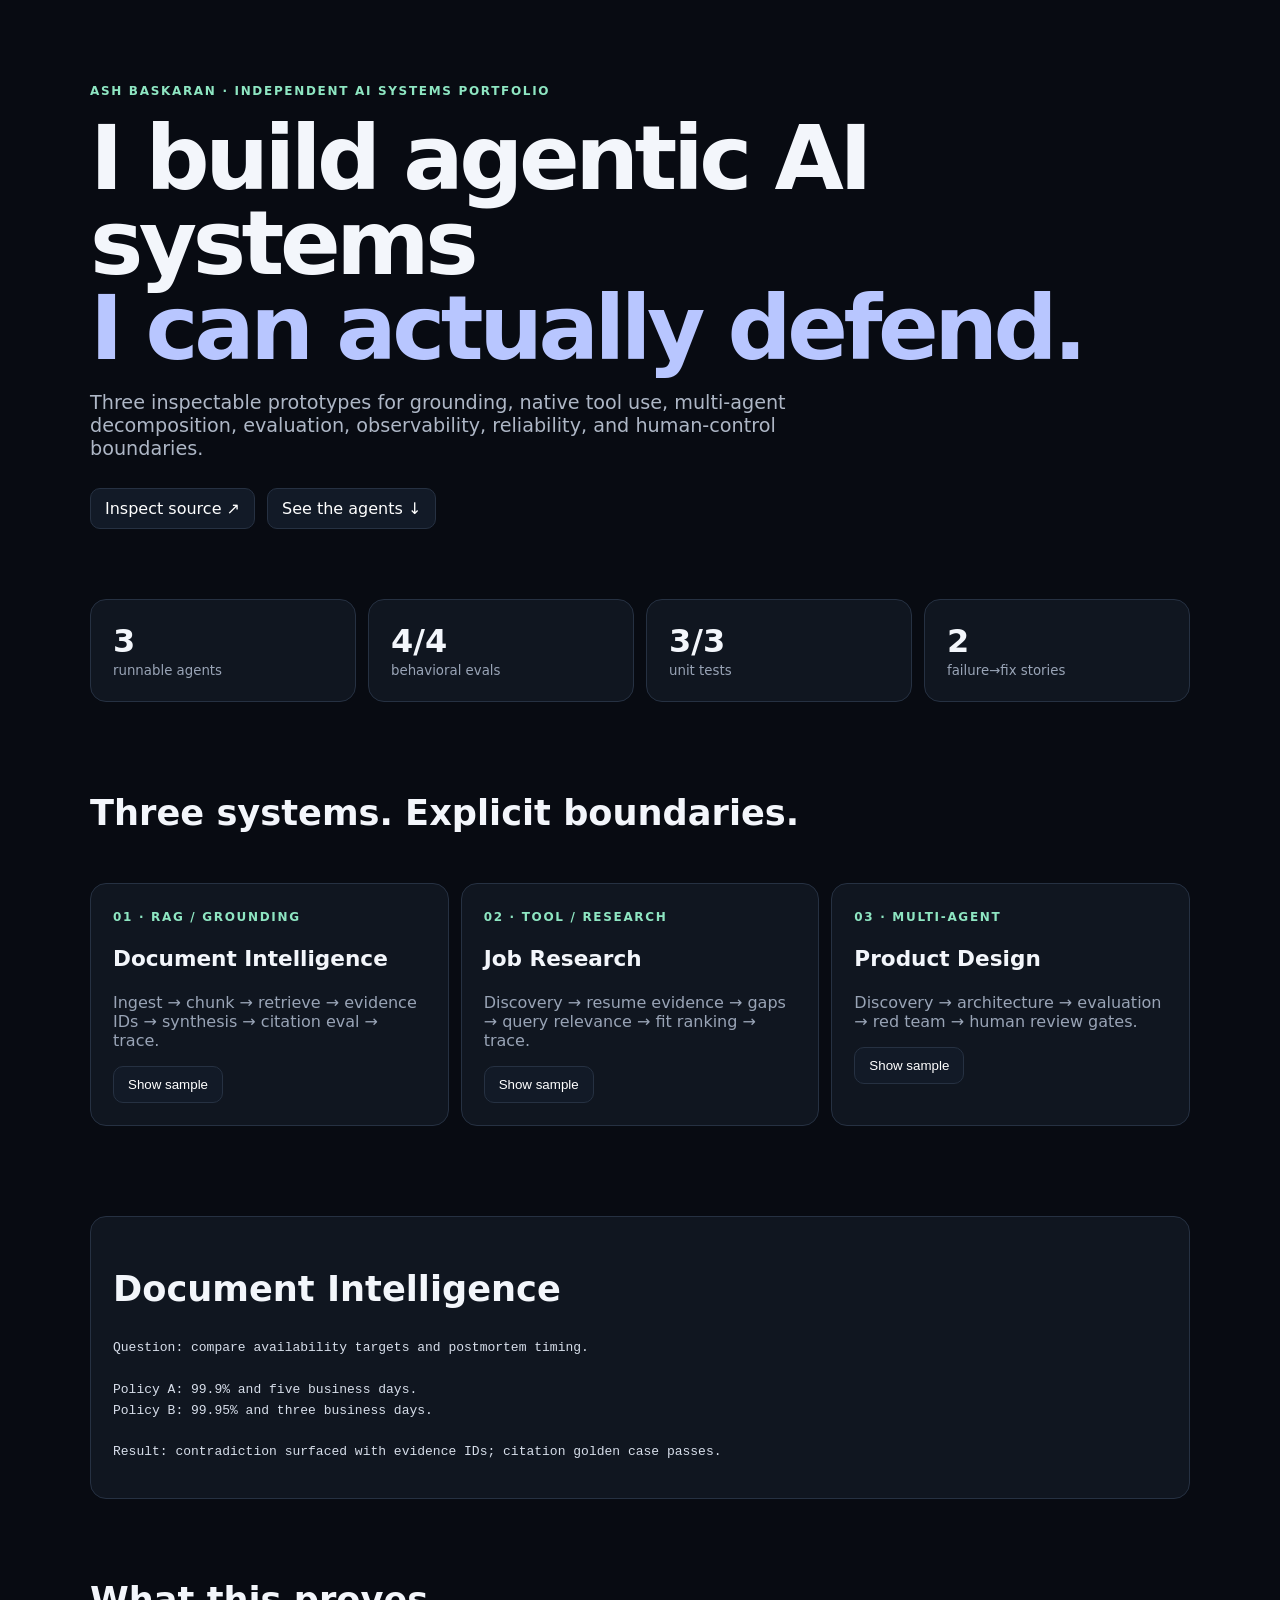
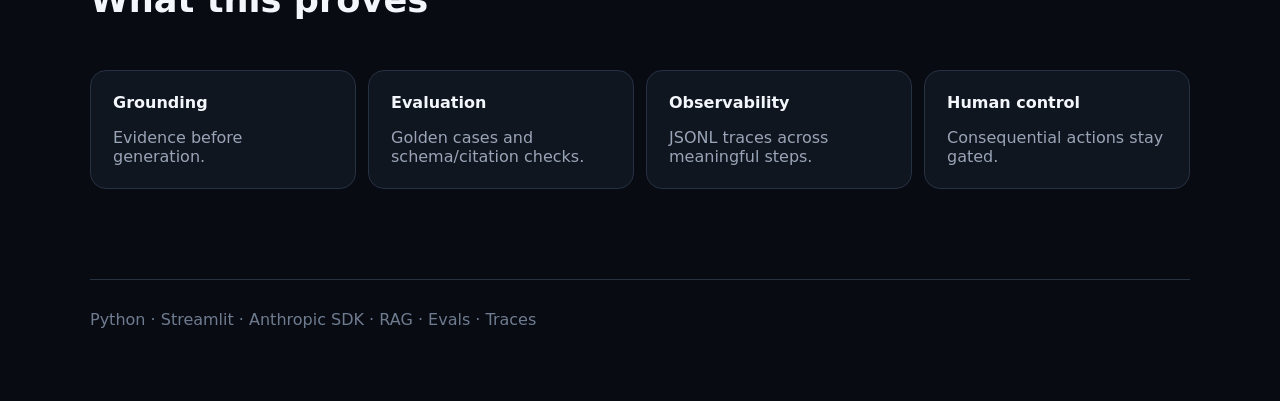
==== docs/index.html @ fc19d25b "Publish agentic AI builder portfolio" ====
<!doctype html>
<html lang="en">
<head>
<meta charset="utf-8"><meta name="viewport" content="width=device-width,initial-scale=1">
<title>Ash Baskaran — Agentic AI Builder</title>
<link rel="stylesheet" href="site.css">
</head>
<body>
<main>
<p class="eyebrow">ASH BASKARAN · INDEPENDENT AI SYSTEMS PORTFOLIO</p>
<h1>I build agentic AI systems<br><span>I can actually defend.</span></h1>
<p class="lede">Three inspectable prototypes for grounding, native tool use, multi-agent decomposition, evaluation, observability, reliability, and human-control boundaries.</p>
<div class="links"><a href="https://github.com/AshIntelligence/agenticmine">Inspect source ↗</a><a href="#agents">See the agents ↓</a></div>
<section class="metrics"><div><b>3</b><small>runnable agents</small></div><div><b>4/4</b><small>behavioral evals</small></div><div><b>3/3</b><small>unit tests</small></div><div><b>2</b><small>failure→fix stories</small></div></section>
<section id="agents"><h2>Three systems. Explicit boundaries.</h2><div class="cards">
<article><label>01 · RAG / GROUNDING</label><h3>Document Intelligence</h3><p>Ingest → chunk → retrieve → evidence IDs → synthesis → citation eval → trace.</p><button data-demo="doc">Show sample</button></article>
<article><label>02 · TOOL / RESEARCH</label><h3>Job Research</h3><p>Discovery → resume evidence → gaps → query relevance → fit ranking → trace.</p><button data-demo="job">Show sample</button></article>
<article><label>03 · MULTI-AGENT</label><h3>Product Design</h3><p>Discovery → architecture → evaluation → red team → human review gates.</p><button data-demo="design">Show sample</button></article>
</div></section>
<section class="demo"><h2 id="demo-title">Document Intelligence</h2><pre id="demo-output"></pre></section>
<section><h2>What this proves</h2><div class="proof"><div><b>Grounding</b><p>Evidence before generation.</p></div><div><b>Evaluation</b><p>Golden cases and schema/citation checks.</p></div><div><b>Observability</b><p>JSONL traces across meaningful steps.</p></div><div><b>Human control</b><p>Consequential actions stay gated.</p></div></div></section>
<footer>Python · Streamlit · Anthropic SDK · RAG · Evals · Traces</footer>
</main><script src="site.js"></script>
</body></html>
---- docs/site.css ----
body{margin:0;background:#080b12;color:#f3f6fb;font-family:Inter,system-ui,sans-serif}main{max-width:1100px;margin:auto;padding:72px 28px}.eyebrow,label{color:#8ee6c2;font-size:.75rem;letter-spacing:.14em;font-weight:800}h1{font-size:clamp(3rem,7vw,6rem);line-height:.95;letter-spacing:-.05em;margin:18px 0}h1 span{color:#b8c6ff}.lede{max-width:800px;color:#aeb7c6;font-size:1.2rem}.links{display:flex;gap:12px;margin:28px 0 70px}.links a,button{color:#fff;text-decoration:none;border:1px solid #263142;background:#121a27;padding:10px 14px;border-radius:10px}.metrics,.cards,.proof{display:grid;grid-template-columns:repeat(4,1fr);gap:12px;margin:50px 0 90px}.metrics div,.cards article,.proof div,.demo{border:1px solid #263142;background:#101620;border-radius:16px;padding:22px}.metrics b{display:block;font-size:2rem}.metrics small,p{color:#99a4b6}.cards{grid-template-columns:repeat(3,1fr)}h2{font-size:2.2rem}.cards h3{font-size:1.35rem}.demo{margin:80px 0}.demo pre{white-space:pre-wrap;color:#d7deea;line-height:1.6}.proof div p{margin-bottom:0}footer{border-top:1px solid #263142;padding-top:30px;color:#6f7c90}@media(max-width:800px){.metrics,.cards,.proof{grid-template-columns:1fr 1fr}}@media(max-width:520px){.metrics,.cards,.proof{grid-template-columns:1fr}}
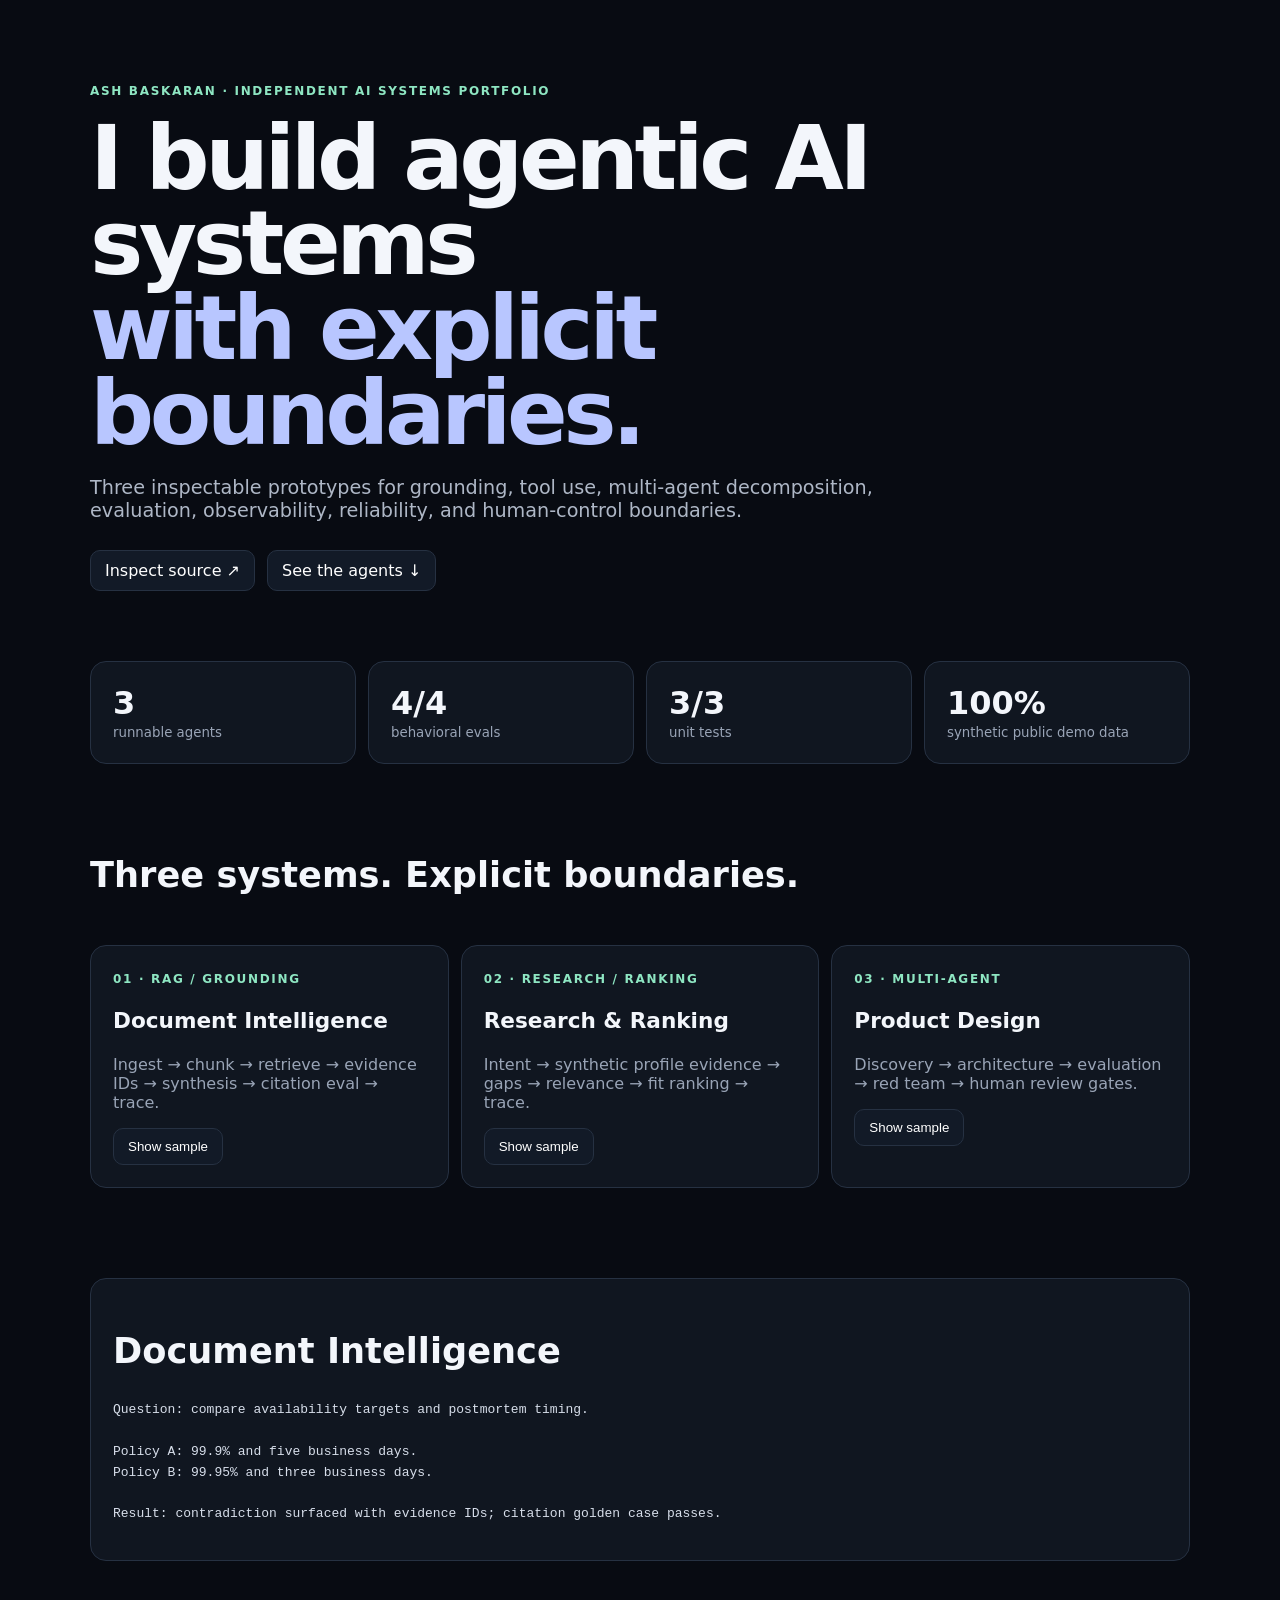
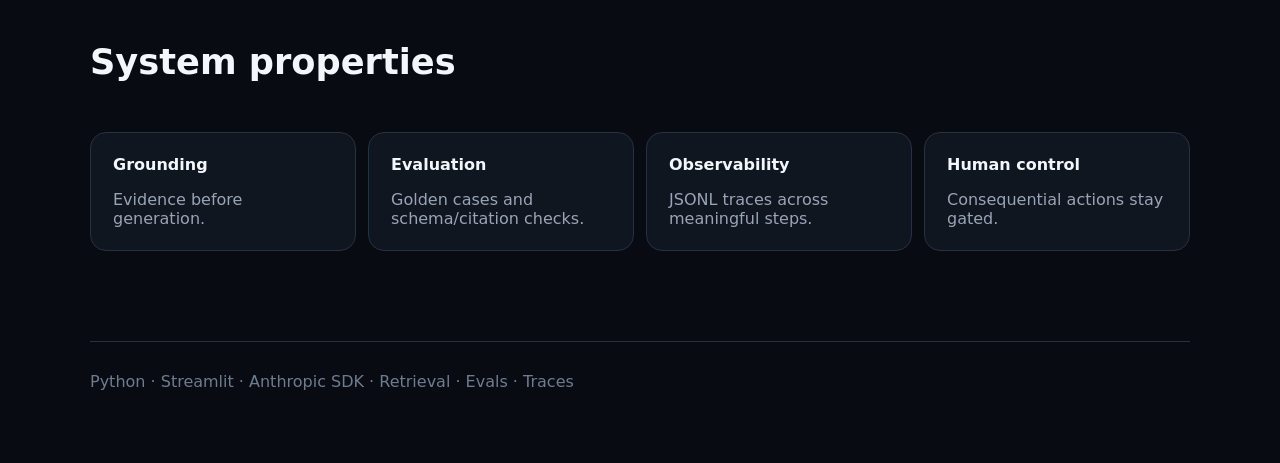
==== commit 234a3b88: "Sanitize static portfolio content" ====
--- a/docs/index.html
+++ b/docs/index.html
@@ -8,17 +8,17 @@
 <body>
 <main>
 <p class="eyebrow">ASH BASKARAN · INDEPENDENT AI SYSTEMS PORTFOLIO</p>
-<h1>I build agentic AI systems<br><span>I can actually defend.</span></h1>
-<p class="lede">Three inspectable prototypes for grounding, native tool use, multi-agent decomposition, evaluation, observability, reliability, and human-control boundaries.</p>
+<h1>I build agentic AI systems<br><span>with explicit boundaries.</span></h1>
+<p class="lede">Three inspectable prototypes for grounding, tool use, multi-agent decomposition, evaluation, observability, reliability, and human-control boundaries.</p>
 <div class="links"><a href="https://github.com/AshIntelligence/agenticmine">Inspect source ↗</a><a href="#agents">See the agents ↓</a></div>
-<section class="metrics"><div><b>3</b><small>runnable agents</small></div><div><b>4/4</b><small>behavioral evals</small></div><div><b>3/3</b><small>unit tests</small></div><div><b>2</b><small>failure→fix stories</small></div></section>
+<section class="metrics"><div><b>3</b><small>runnable agents</small></div><div><b>4/4</b><small>behavioral evals</small></div><div><b>3/3</b><small>unit tests</small></div><div><b>100%</b><small>synthetic public demo data</small></div></section>
 <section id="agents"><h2>Three systems. Explicit boundaries.</h2><div class="cards">
 <article><label>01 · RAG / GROUNDING</label><h3>Document Intelligence</h3><p>Ingest → chunk → retrieve → evidence IDs → synthesis → citation eval → trace.</p><button data-demo="doc">Show sample</button></article>
-<article><label>02 · TOOL / RESEARCH</label><h3>Job Research</h3><p>Discovery → resume evidence → gaps → query relevance → fit ranking → trace.</p><button data-demo="job">Show sample</button></article>
+<article><label>02 · RESEARCH / RANKING</label><h3>Research & Ranking</h3><p>Intent → synthetic profile evidence → gaps → relevance → fit ranking → trace.</p><button data-demo="rank">Show sample</button></article>
 <article><label>03 · MULTI-AGENT</label><h3>Product Design</h3><p>Discovery → architecture → evaluation → red team → human review gates.</p><button data-demo="design">Show sample</button></article>
 </div></section>
 <section class="demo"><h2 id="demo-title">Document Intelligence</h2><pre id="demo-output"></pre></section>
-<section><h2>What this proves</h2><div class="proof"><div><b>Grounding</b><p>Evidence before generation.</p></div><div><b>Evaluation</b><p>Golden cases and schema/citation checks.</p></div><div><b>Observability</b><p>JSONL traces across meaningful steps.</p></div><div><b>Human control</b><p>Consequential actions stay gated.</p></div></div></section>
-<footer>Python · Streamlit · Anthropic SDK · RAG · Evals · Traces</footer>
+<section><h2>System properties</h2><div class="proof"><div><b>Grounding</b><p>Evidence before generation.</p></div><div><b>Evaluation</b><p>Golden cases and schema/citation checks.</p></div><div><b>Observability</b><p>JSONL traces across meaningful steps.</p></div><div><b>Human control</b><p>Consequential actions stay gated.</p></div></div></section>
+<footer>Python · Streamlit · Anthropic SDK · Retrieval · Evals · Traces</footer>
 </main><script src="site.js"></script>
 </body></html>
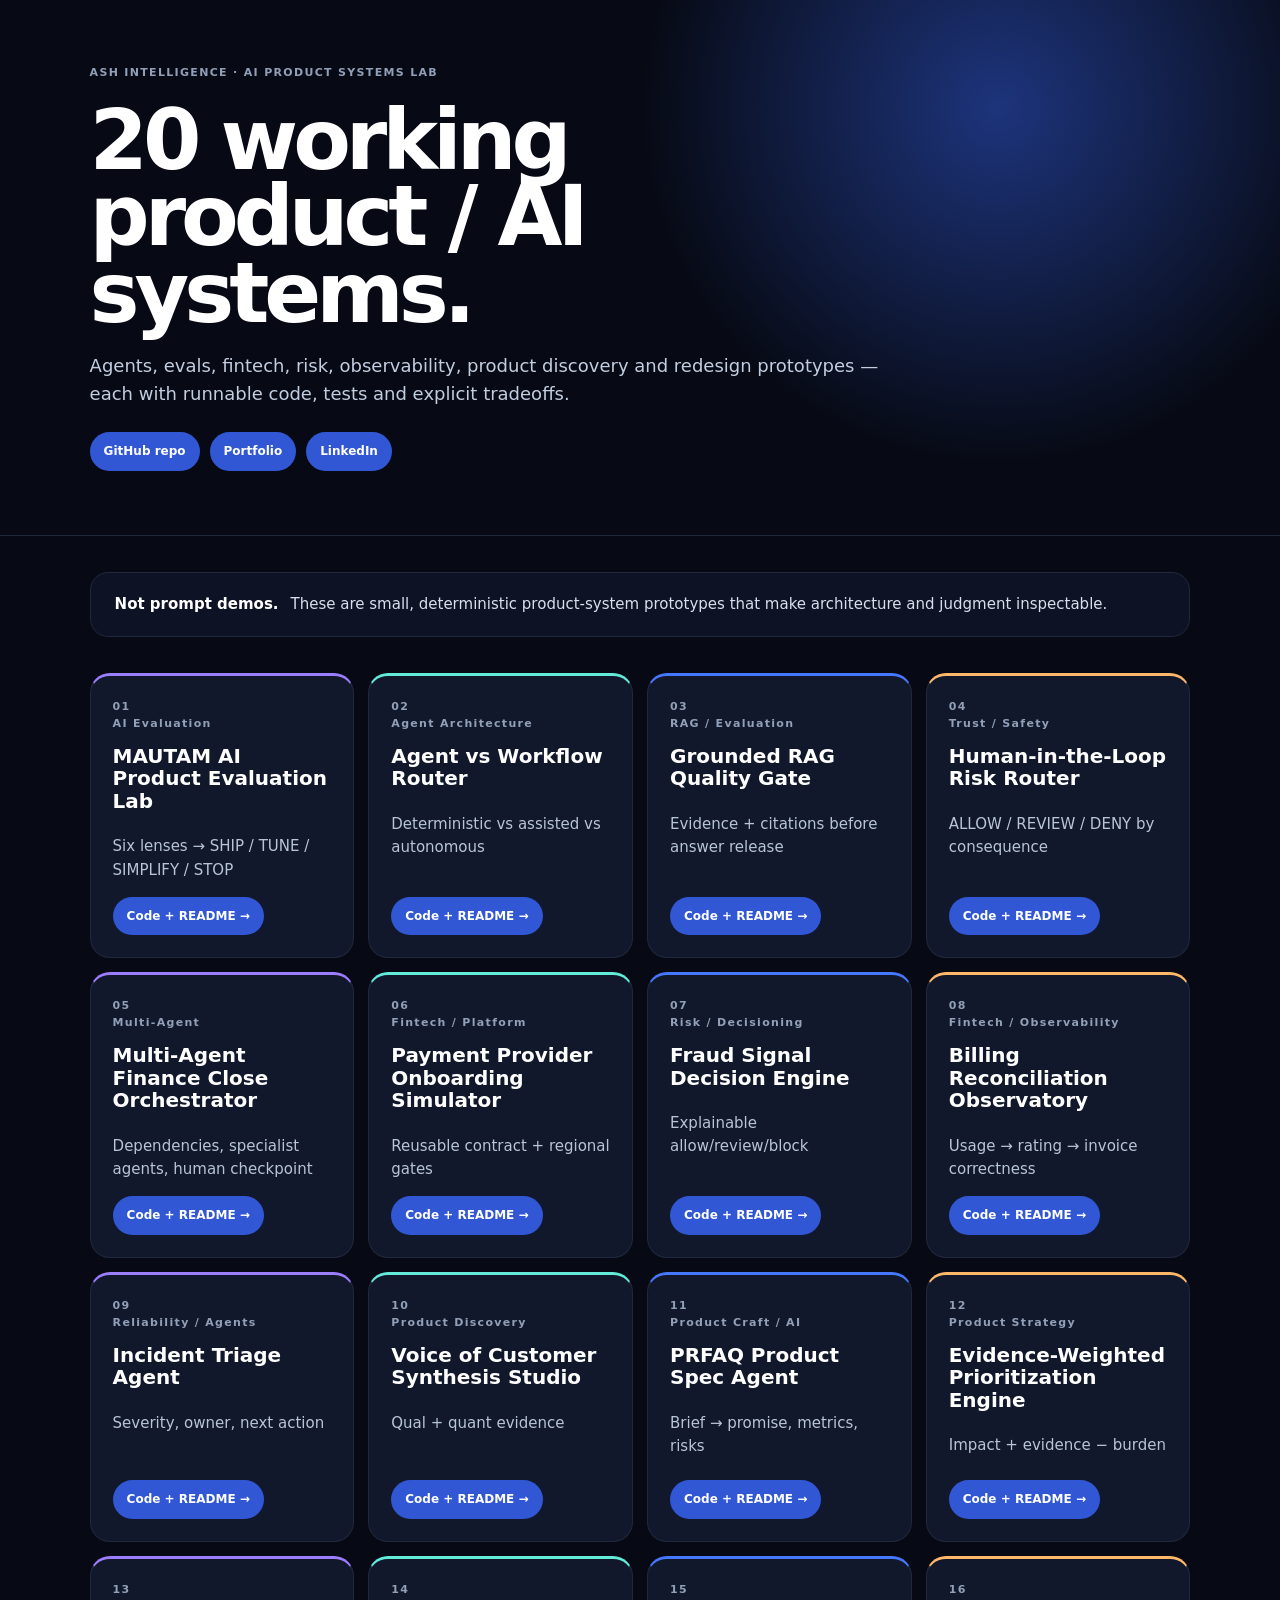
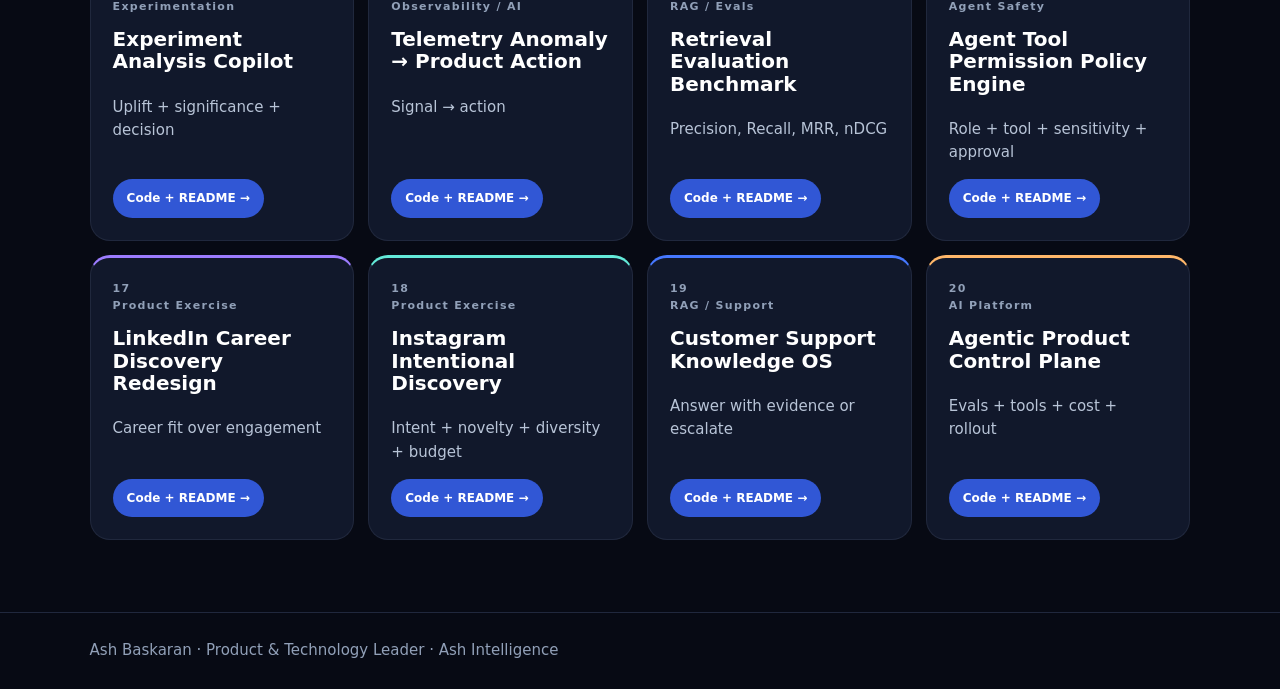
==== commit 7af4a9b5: "Build 20-project Ash Intelligence AI product systems lab" ====
--- a/docs/index.html
+++ b/docs/index.html
@@ -1,24 +1 @@
-<!doctype html>
-<html lang="en">
-<head>
-<meta charset="utf-8"><meta name="viewport" content="width=device-width,initial-scale=1">
-<title>Ash Baskaran — Agentic AI Builder</title>
-<link rel="stylesheet" href="site.css">
-</head>
-<body>
-<main>
-<p class="eyebrow">ASH BASKARAN · INDEPENDENT AI SYSTEMS PORTFOLIO</p>
-<h1>I build agentic AI systems<br><span>with explicit boundaries.</span></h1>
-<p class="lede">Three inspectable prototypes for grounding, tool use, multi-agent decomposition, evaluation, observability, reliability, and human-control boundaries.</p>
-<div class="links"><a href="https://github.com/AshIntelligence/agenticmine">Inspect source ↗</a><a href="#agents">See the agents ↓</a></div>
-<section class="metrics"><div><b>3</b><small>runnable agents</small></div><div><b>4/4</b><small>behavioral evals</small></div><div><b>3/3</b><small>unit tests</small></div><div><b>100%</b><small>synthetic public demo data</small></div></section>
-<section id="agents"><h2>Three systems. Explicit boundaries.</h2><div class="cards">
-<article><label>01 · RAG / GROUNDING</label><h3>Document Intelligence</h3><p>Ingest → chunk → retrieve → evidence IDs → synthesis → citation eval → trace.</p><button data-demo="doc">Show sample</button></article>
-<article><label>02 · RESEARCH / RANKING</label><h3>Research & Ranking</h3><p>Intent → synthetic profile evidence → gaps → relevance → fit ranking → trace.</p><button data-demo="rank">Show sample</button></article>
-<article><label>03 · MULTI-AGENT</label><h3>Product Design</h3><p>Discovery → architecture → evaluation → red team → human review gates.</p><button data-demo="design">Show sample</button></article>
-</div></section>
-<section class="demo"><h2 id="demo-title">Document Intelligence</h2><pre id="demo-output"></pre></section>
-<section><h2>System properties</h2><div class="proof"><div><b>Grounding</b><p>Evidence before generation.</p></div><div><b>Evaluation</b><p>Golden cases and schema/citation checks.</p></div><div><b>Observability</b><p>JSONL traces across meaningful steps.</p></div><div><b>Human control</b><p>Consequential actions stay gated.</p></div></div></section>
-<footer>Python · Streamlit · Anthropic SDK · Retrieval · Evals · Traces</footer>
-</main><script src="site.js"></script>
-</body></html>
+<!doctype html><html><head><meta charset="utf-8"><meta name="viewport" content="width=device-width,initial-scale=1"><title>Ash Intelligence Lab</title><link rel="stylesheet" href="site.css"></head><body><header><div class="eyebrow">ASH INTELLIGENCE · AI PRODUCT SYSTEMS LAB</div><h1>20 working product / AI systems.</h1><p>Agents, evals, fintech, risk, observability, product discovery and redesign prototypes — each with runnable code, tests and explicit tradeoffs.</p><nav><a href="https://github.com/AshIntelligence/agenticmine">GitHub repo</a><a href="https://ashbaskaran.netlify.app/">Portfolio</a><a href="https://www.linkedin.com/in/ashb27">LinkedIn</a></nav></header><main><section class="statement"><b>Not prompt demos.</b><span>These are small, deterministic product-system prototypes that make architecture and judgment inspectable.</span></section><section id="grid" class="grid"></section></main><footer>Ash Baskaran · Product & Technology Leader · Ash Intelligence</footer><script src="site.js"></script></body></html>
--- a/docs/site.css
+++ b/docs/site.css
@@ -1 +1 @@
-body{margin:0;background:#080b12;color:#f3f6fb;font-family:Inter,system-ui,sans-serif}main{max-width:1100px;margin:auto;padding:72px 28px}.eyebrow,label{color:#8ee6c2;font-size:.75rem;letter-spacing:.14em;font-weight:800}h1{font-size:clamp(3rem,7vw,6rem);line-height:.95;letter-spacing:-.05em;margin:18px 0}h1 span{color:#b8c6ff}.lede{max-width:800px;color:#aeb7c6;font-size:1.2rem}.links{display:flex;gap:12px;margin:28px 0 70px}.links a,button{color:#fff;text-decoration:none;border:1px solid #263142;background:#121a27;padding:10px 14px;border-radius:10px}.metrics,.cards,.proof{display:grid;grid-template-columns:repeat(4,1fr);gap:12px;margin:50px 0 90px}.metrics div,.cards article,.proof div,.demo{border:1px solid #263142;background:#101620;border-radius:16px;padding:22px}.metrics b{display:block;font-size:2rem}.metrics small,p{color:#99a4b6}.cards{grid-template-columns:repeat(3,1fr)}h2{font-size:2.2rem}.cards h3{font-size:1.35rem}.demo{margin:80px 0}.demo pre{white-space:pre-wrap;color:#d7deea;line-height:1.6}.proof div p{margin-bottom:0}footer{border-top:1px solid #263142;padding-top:30px;color:#6f7c90}@media(max-width:800px){.metrics,.cards,.proof{grid-template-columns:1fr 1fr}}@media(max-width:520px){.metrics,.cards,.proof{grid-template-columns:1fr}}
+*{box-sizing:border-box}body{margin:0;background:#070a14;color:#d7dfec;font:15px/1.55 system-ui,-apple-system,Segoe UI,sans-serif}header{padding:64px max(24px,7vw);background:radial-gradient(circle at 78% 20%,#1d347c 0,transparent 33%),#070a14;border-bottom:1px solid #20283d}.eyebrow,.cat,.num{font-size:11px;letter-spacing:.12em;font-weight:800;color:#91a0b8}h1{margin:.25em 0;font-size:clamp(44px,7vw,84px);line-height:.91;letter-spacing:-.06em;color:#fff;max-width:820px}header p{max-width:790px;font-size:18px;color:#c2cde0}nav{display:flex;flex-wrap:wrap;gap:10px;margin-top:24px}a{color:#fff;text-decoration:none}nav a,.card a{background:#3157d5;border-radius:999px;padding:10px 14px;font-weight:800;font-size:12px}.statement{margin:36px max(24px,7vw);padding:20px 24px;background:#0d1324;border:1px solid #20283d;border-radius:18px;display:flex;gap:12px;flex-wrap:wrap}.statement b{color:#fff}.grid{padding:0 max(24px,7vw) 72px;display:grid;grid-template-columns:repeat(4,minmax(0,1fr));gap:14px}.card{min-height:270px;padding:22px;background:#11182b;border:1px solid #20283d;border-radius:20px;display:flex;flex-direction:column}.card h3{color:#fff;font-size:20px;line-height:1.12;margin:13px 0 8px}.card p{color:#b8c4d7}.card a{align-self:flex-start;margin-top:auto}.card:nth-child(4n+1){border-top:3px solid #9c7cff}.card:nth-child(4n+2){border-top:3px solid #63ead9}.card:nth-child(4n+3){border-top:3px solid #4678ff}.card:nth-child(4n){border-top:3px solid #ffb76a}footer{padding:26px max(24px,7vw);border-top:1px solid #20283d;color:#91a0b8}@media(max-width:1100px){.grid{grid-template-columns:repeat(2,1fr)}}@media(max-width:680px){header{padding-top:38px}.grid{grid-template-columns:1fr}.card{min-height:230px}}
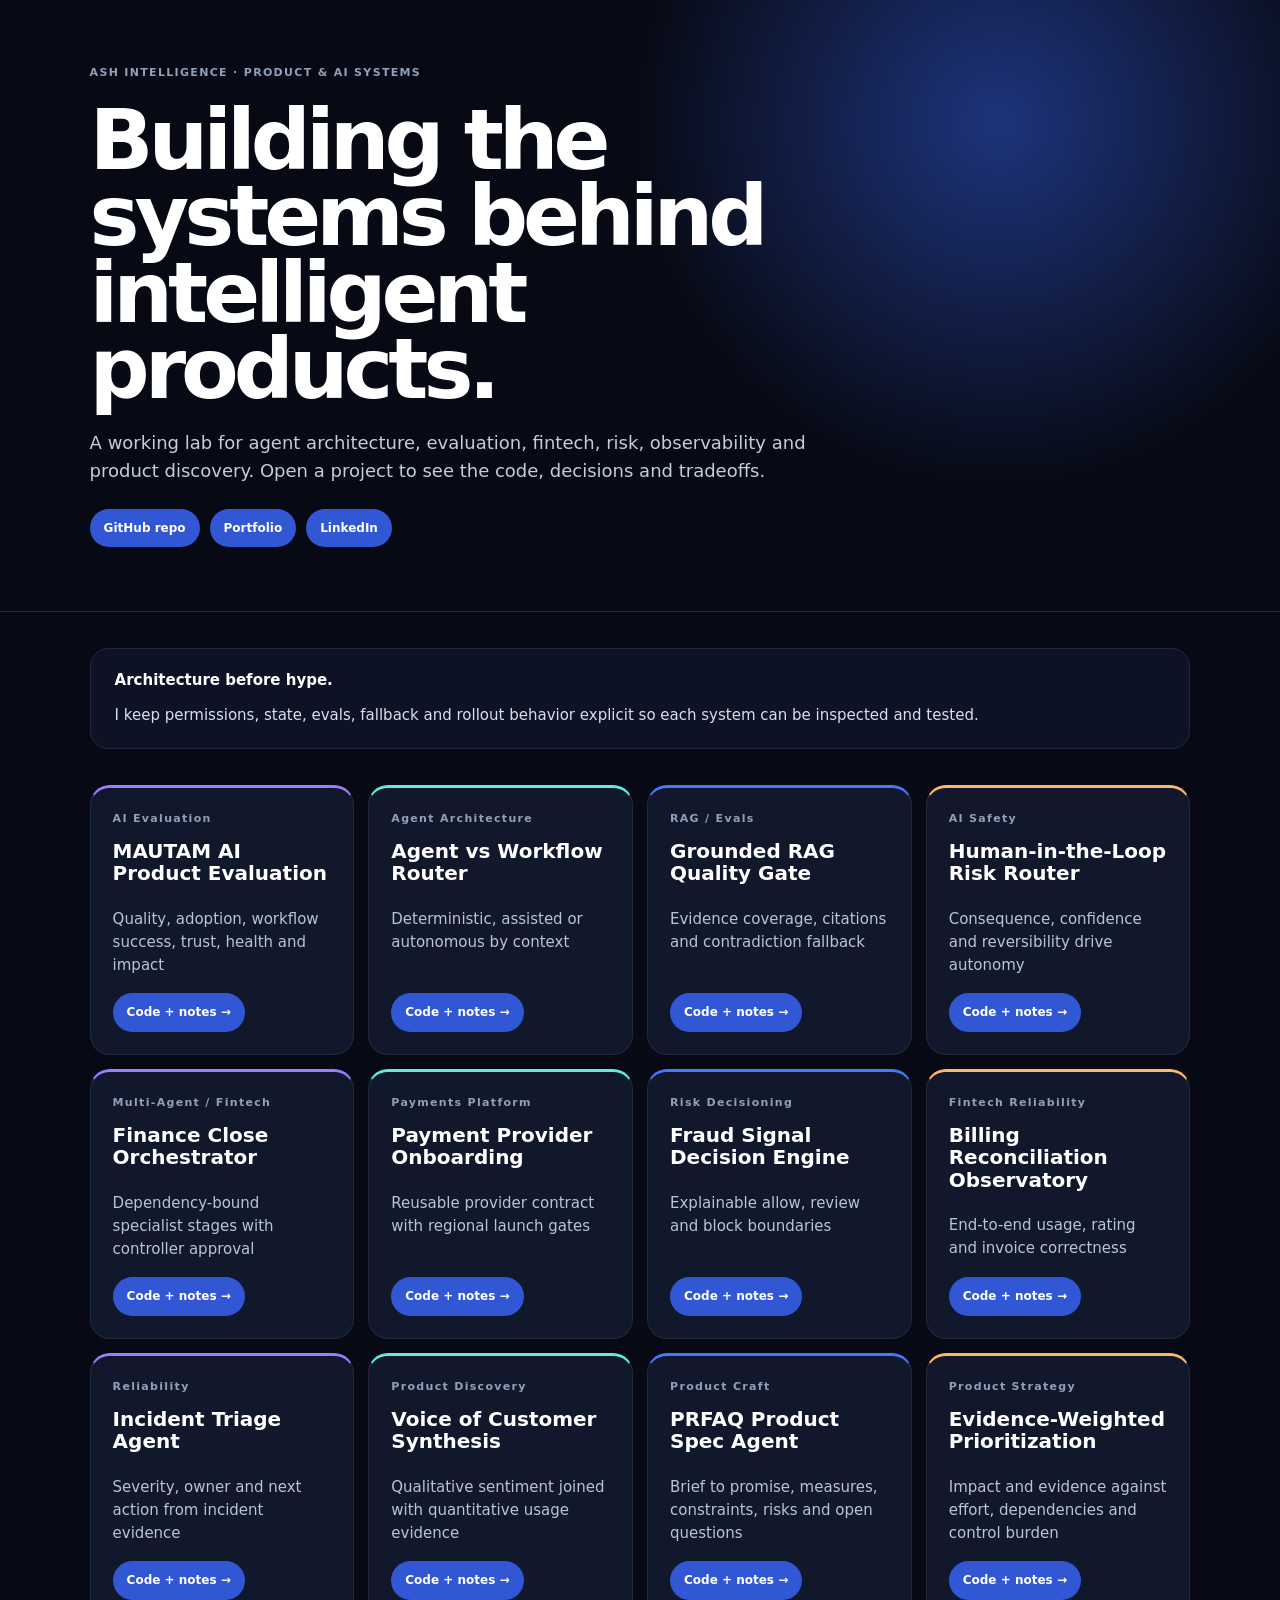
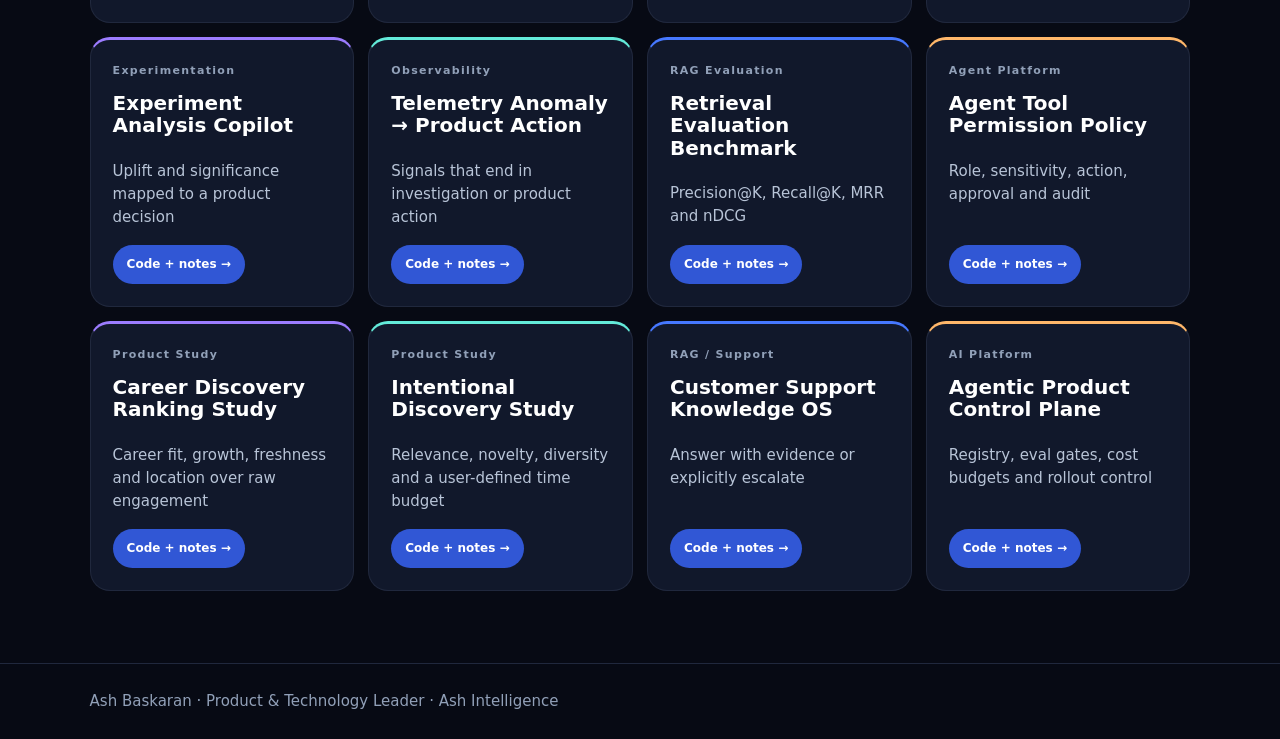
==== commit 7bcea462: "Refine lab structure and naming" ====
--- a/docs/index.html
+++ b/docs/index.html
@@ -1 +1 @@
-<!doctype html><html><head><meta charset="utf-8"><meta name="viewport" content="width=device-width,initial-scale=1"><title>Ash Intelligence Lab</title><link rel="stylesheet" href="site.css"></head><body><header><div class="eyebrow">ASH INTELLIGENCE · AI PRODUCT SYSTEMS LAB</div><h1>20 working product / AI systems.</h1><p>Agents, evals, fintech, risk, observability, product discovery and redesign prototypes — each with runnable code, tests and explicit tradeoffs.</p><nav><a href="https://github.com/AshIntelligence/agenticmine">GitHub repo</a><a href="https://ashbaskaran.netlify.app/">Portfolio</a><a href="https://www.linkedin.com/in/ashb27">LinkedIn</a></nav></header><main><section class="statement"><b>Not prompt demos.</b><span>These are small, deterministic product-system prototypes that make architecture and judgment inspectable.</span></section><section id="grid" class="grid"></section></main><footer>Ash Baskaran · Product & Technology Leader · Ash Intelligence</footer><script src="site.js"></script></body></html>+<!doctype html><html><head><meta charset="utf-8"><meta name="viewport" content="width=device-width,initial-scale=1"><title>Ash Intelligence Lab</title><link rel="stylesheet" href="site.css"></head><body><header><div class="eyebrow">ASH INTELLIGENCE · PRODUCT & AI SYSTEMS</div><h1>Building the systems behind intelligent products.</h1><p>A working lab for agent architecture, evaluation, fintech, risk, observability and product discovery. Open a project to see the code, decisions and tradeoffs.</p><nav><a href="https://github.com/AshIntelligence/agenticmine">GitHub repo</a><a href="https://ashbaskaran.netlify.app/">Portfolio</a><a href="https://www.linkedin.com/in/ashb27">LinkedIn</a></nav></header><main><section class="statement"><b>Architecture before hype.</b><span>I keep permissions, state, evals, fallback and rollout behavior explicit so each system can be inspected and tested.</span></section><section id="grid" class="grid"></section></main><footer>Ash Baskaran · Product & Technology Leader · Ash Intelligence</footer><script src="site.js"></script></body></html>
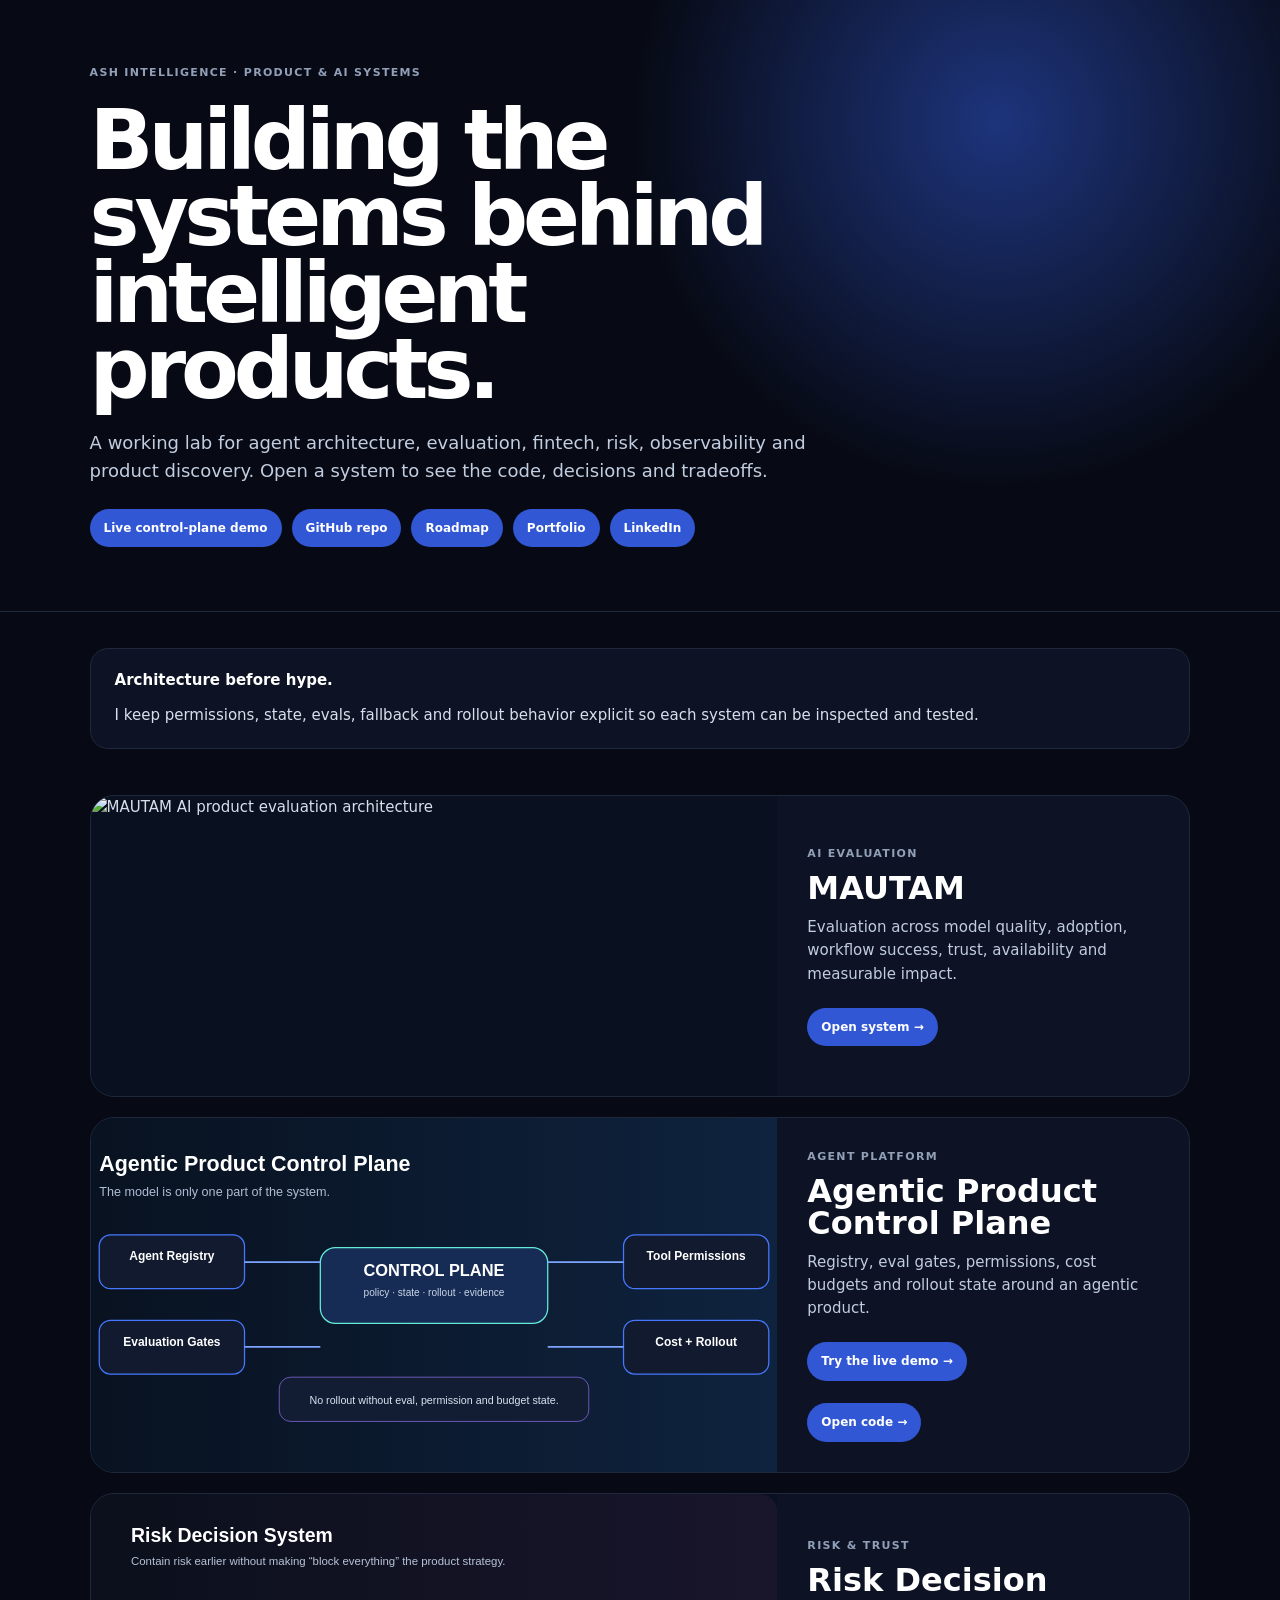
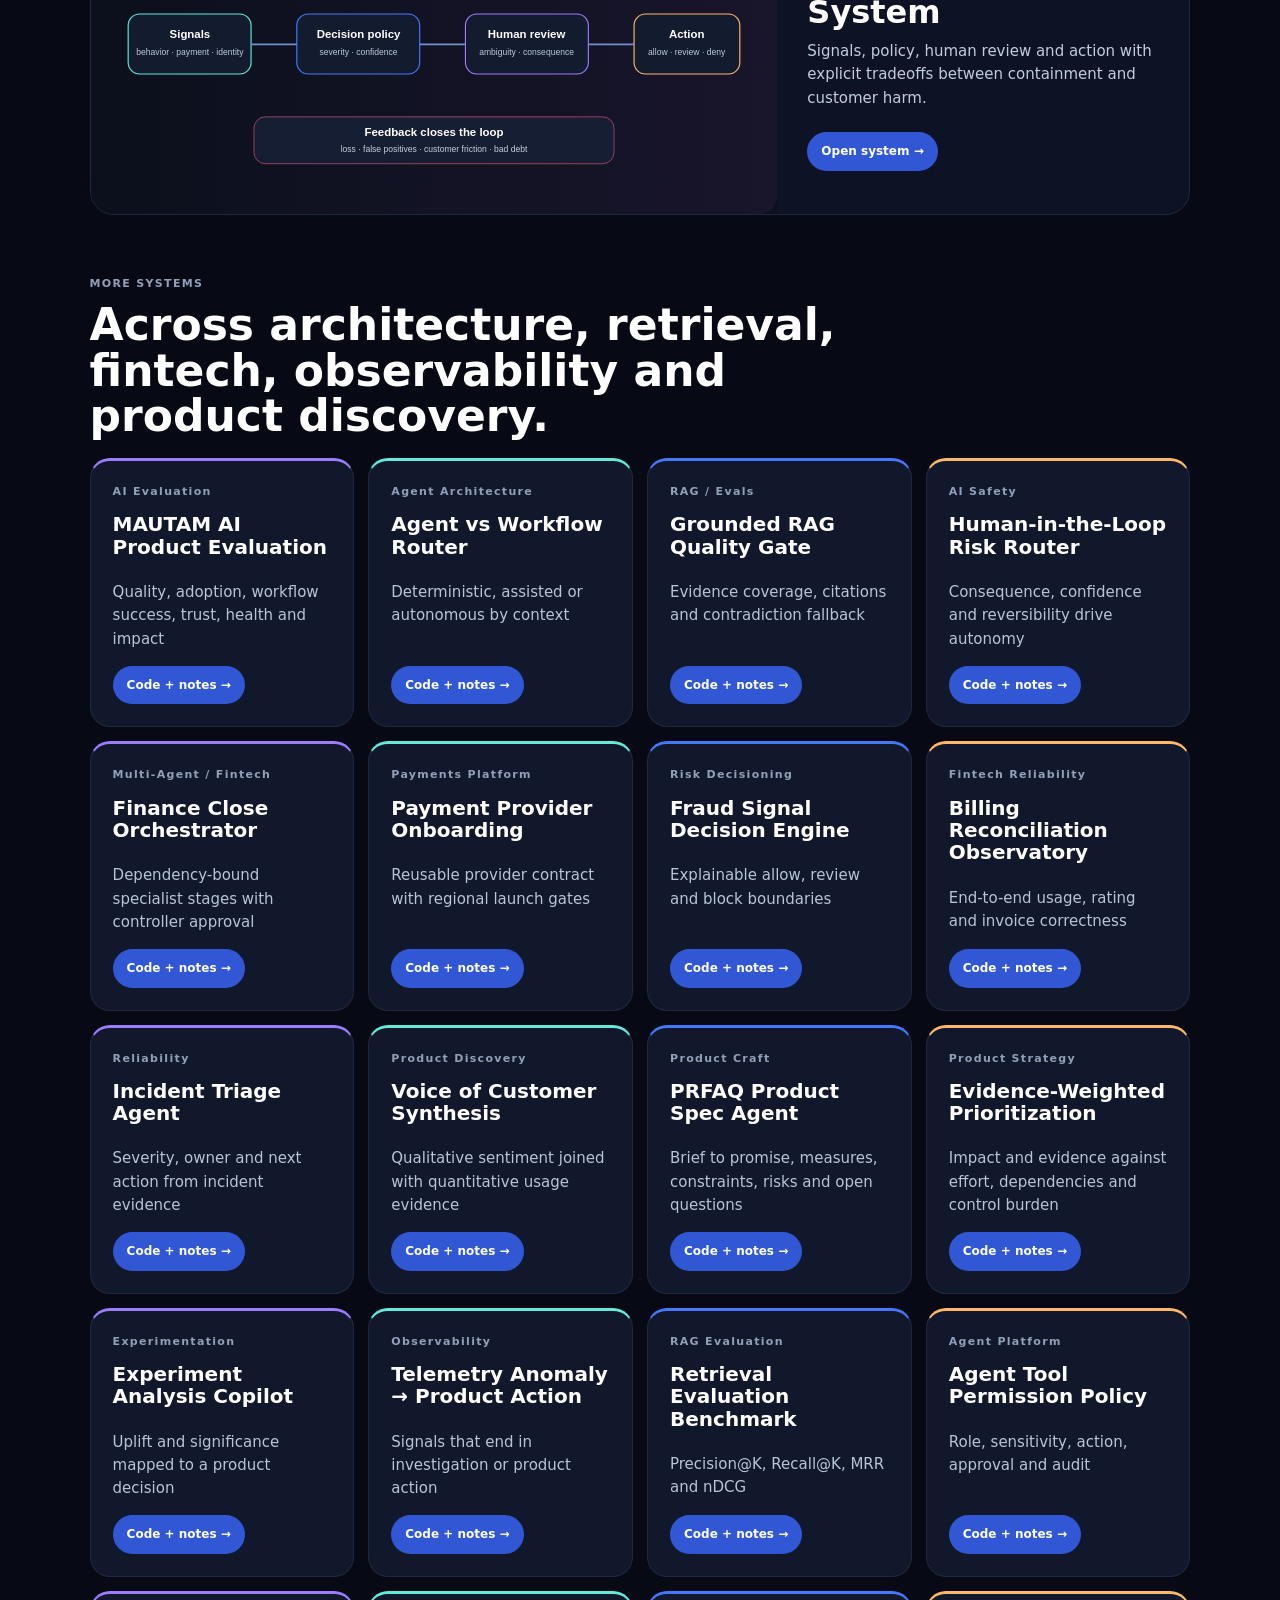
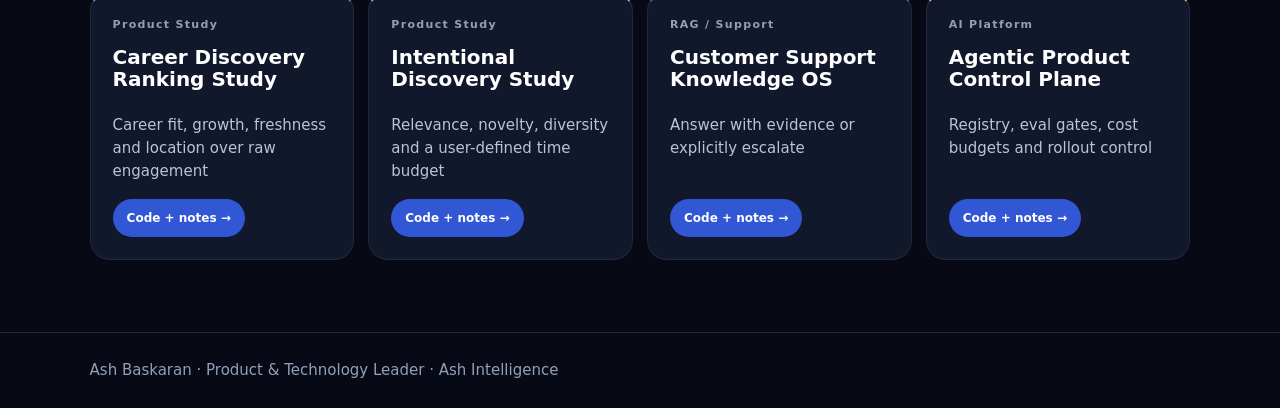
==== commit f43527c8: "Build Ash Intelligence product systems lab" ====
--- a/docs/index.html
+++ b/docs/index.html
@@ -1 +1 @@
-<!doctype html><html><head><meta charset="utf-8"><meta name="viewport" content="width=device-width,initial-scale=1"><title>Ash Intelligence Lab</title><link rel="stylesheet" href="site.css"></head><body><header><div class="eyebrow">ASH INTELLIGENCE · PRODUCT & AI SYSTEMS</div><h1>Building the systems behind intelligent products.</h1><p>A working lab for agent architecture, evaluation, fintech, risk, observability and product discovery. Open a project to see the code, decisions and tradeoffs.</p><nav><a href="https://github.com/AshIntelligence/agenticmine">GitHub repo</a><a href="https://ashbaskaran.netlify.app/">Portfolio</a><a href="https://www.linkedin.com/in/ashb27">LinkedIn</a></nav></header><main><section class="statement"><b>Architecture before hype.</b><span>I keep permissions, state, evals, fallback and rollout behavior explicit so each system can be inspected and tested.</span></section><section id="grid" class="grid"></section></main><footer>Ash Baskaran · Product & Technology Leader · Ash Intelligence</footer><script src="site.js"></script></body></html>+<!doctype html><html><head><meta charset="utf-8"><meta name="viewport" content="width=device-width,initial-scale=1"><title>Ash Intelligence Lab</title><link rel="stylesheet" href="site.css"></head><body><header><div class="eyebrow">ASH INTELLIGENCE · PRODUCT & AI SYSTEMS</div><h1>Building the systems behind intelligent products.</h1><p>A working lab for agent architecture, evaluation, fintech, risk, observability and product discovery. Open a system to see the code, decisions and tradeoffs.</p><nav><a href="control-plane-demo.html">Live control-plane demo</a><a href="https://github.com/AshIntelligence/agenticmine">GitHub repo</a><a href="https://github.com/AshIntelligence/agenticmine/issues">Roadmap</a><a href="https://ashbaskaran.netlify.app/">Portfolio</a><a href="https://www.linkedin.com/in/ashb27">LinkedIn</a></nav></header><main><section class="statement"><b>Architecture before hype.</b><span>I keep permissions, state, evals, fallback and rollout behavior explicit so each system can be inspected and tested.</span></section><section class="flagships"><article><img src="assets/mautam-system.svg" alt="MAUTAM AI product evaluation architecture"><div><span>AI EVALUATION</span><h2>MAUTAM</h2><p>Evaluation across model quality, adoption, workflow success, trust, availability and measurable impact.</p><a href="https://github.com/AshIntelligence/agenticmine/tree/main/projects/mautam-eval-lab">Open system →</a></div></article><article><img src="assets/control-plane.svg" alt="Agentic Product Control Plane architecture"><div><span>AGENT PLATFORM</span><h2>Agentic Product Control Plane</h2><p>Registry, eval gates, permissions, cost budgets and rollout state around an agentic product.</p><p><a href="control-plane-demo.html">Try the live demo →</a></p><a href="https://github.com/AshIntelligence/agenticmine/tree/main/projects/agentic-product-control-plane">Open code →</a></div></article><article><img src="assets/risk-decision-system.svg" alt="Risk decision architecture"><div><span>RISK & TRUST</span><h2>Risk Decision System</h2><p>Signals, policy, human review and action with explicit tradeoffs between containment and customer harm.</p><a href="https://github.com/AshIntelligence/agenticmine/tree/main/projects/fraud-signal-decision-engine">Open system →</a></div></article></section><section class="all-heading"><span>MORE SYSTEMS</span><h2>Across architecture, retrieval, fintech, observability and product discovery.</h2></section><section id="grid" class="grid"></section></main><footer>Ash Baskaran · Product & Technology Leader · Ash Intelligence</footer><script src="site.js"></script></body></html>
--- a/docs/site.css
+++ b/docs/site.css
@@ -1 +1 @@
-*{box-sizing:border-box}body{margin:0;background:#070a14;color:#d7dfec;font:15px/1.55 system-ui,-apple-system,Segoe UI,sans-serif}header{padding:64px max(24px,7vw);background:radial-gradient(circle at 78% 20%,#1d347c 0,transparent 33%),#070a14;border-bottom:1px solid #20283d}.eyebrow,.cat,.num{font-size:11px;letter-spacing:.12em;font-weight:800;color:#91a0b8}h1{margin:.25em 0;font-size:clamp(44px,7vw,84px);line-height:.91;letter-spacing:-.06em;color:#fff;max-width:820px}header p{max-width:790px;font-size:18px;color:#c2cde0}nav{display:flex;flex-wrap:wrap;gap:10px;margin-top:24px}a{color:#fff;text-decoration:none}nav a,.card a{background:#3157d5;border-radius:999px;padding:10px 14px;font-weight:800;font-size:12px}.statement{margin:36px max(24px,7vw);padding:20px 24px;background:#0d1324;border:1px solid #20283d;border-radius:18px;display:flex;gap:12px;flex-wrap:wrap}.statement b{color:#fff}.grid{padding:0 max(24px,7vw) 72px;display:grid;grid-template-columns:repeat(4,minmax(0,1fr));gap:14px}.card{min-height:270px;padding:22px;background:#11182b;border:1px solid #20283d;border-radius:20px;display:flex;flex-direction:column}.card h3{color:#fff;font-size:20px;line-height:1.12;margin:13px 0 8px}.card p{color:#b8c4d7}.card a{align-self:flex-start;margin-top:auto}.card:nth-child(4n+1){border-top:3px solid #9c7cff}.card:nth-child(4n+2){border-top:3px solid #63ead9}.card:nth-child(4n+3){border-top:3px solid #4678ff}.card:nth-child(4n){border-top:3px solid #ffb76a}footer{padding:26px max(24px,7vw);border-top:1px solid #20283d;color:#91a0b8}@media(max-width:1100px){.grid{grid-template-columns:repeat(2,1fr)}}@media(max-width:680px){header{padding-top:38px}.grid{grid-template-columns:1fr}.card{min-height:230px}}+*{box-sizing:border-box}body{margin:0;background:#070a14;color:#d7dfec;font:15px/1.55 system-ui,-apple-system,Segoe UI,sans-serif}header{padding:64px max(24px,7vw);background:radial-gradient(circle at 78% 20%,#1d347c 0,transparent 33%),#070a14;border-bottom:1px solid #20283d}.eyebrow,.cat,.num,.flagships span,.all-heading span{font-size:11px;letter-spacing:.12em;font-weight:800;color:#91a0b8}h1{margin:.25em 0;font-size:clamp(44px,7vw,84px);line-height:.91;letter-spacing:-.06em;color:#fff;max-width:820px}h2{color:#fff}header p{max-width:790px;font-size:18px;color:#c2cde0}nav{display:flex;flex-wrap:wrap;gap:10px;margin-top:24px}a{color:#fff;text-decoration:none}nav a,.card a,.flagships a{background:#3157d5;border-radius:999px;padding:10px 14px;font-weight:800;font-size:12px;display:inline-flex}.statement{margin:36px max(24px,7vw);padding:20px 24px;background:#0d1324;border:1px solid #20283d;border-radius:18px;display:flex;gap:12px;flex-wrap:wrap}.statement b{color:#fff}.flagships{padding:10px max(24px,7vw) 56px;display:grid;gap:20px}.flagships article{display:grid;grid-template-columns:minmax(0,1.25fr) minmax(280px,.75fr);background:#0d1324;border:1px solid #20283d;border-radius:24px;overflow:hidden}.flagships img{width:100%;height:100%;min-height:300px;object-fit:cover;background:#09101f}.flagships article>div{padding:30px;display:flex;flex-direction:column;justify-content:center}.flagships h2{font-size:32px;line-height:1;margin:10px 0 12px}.flagships p{color:#c1cce0;margin:0 0 22px}.flagships a{align-self:flex-start}.all-heading{padding:0 max(24px,7vw) 20px}.all-heading h2{max-width:760px;font-size:clamp(28px,4vw,44px);line-height:1.03;margin:8px 0 0}.grid{padding:0 max(24px,7vw) 72px;display:grid;grid-template-columns:repeat(4,minmax(0,1fr));gap:14px}.card{min-height:250px;padding:22px;background:#11182b;border:1px solid #20283d;border-radius:20px;display:flex;flex-direction:column}.card h3{color:#fff;font-size:20px;line-height:1.12;margin:13px 0 8px}.card p{color:#b8c4d7}.card a{align-self:flex-start;margin-top:auto}.card:nth-child(4n+1){border-top:3px solid #9c7cff}.card:nth-child(4n+2){border-top:3px solid #63ead9}.card:nth-child(4n+3){border-top:3px solid #4678ff}.card:nth-child(4n){border-top:3px solid #ffb76a}footer{padding:26px max(24px,7vw);border-top:1px solid #20283d;color:#91a0b8}@media(max-width:1100px){.grid{grid-template-columns:repeat(2,1fr)}.flagships article{grid-template-columns:1fr}.flagships img{min-height:240px}}@media(max-width:680px){header{padding-top:38px}.grid{grid-template-columns:1fr}.card{min-height:220px}.flagships{padding-bottom:38px}.flagships article>div{padding:22px}.flagships h2{font-size:26px}.flagships img{min-height:180px}}
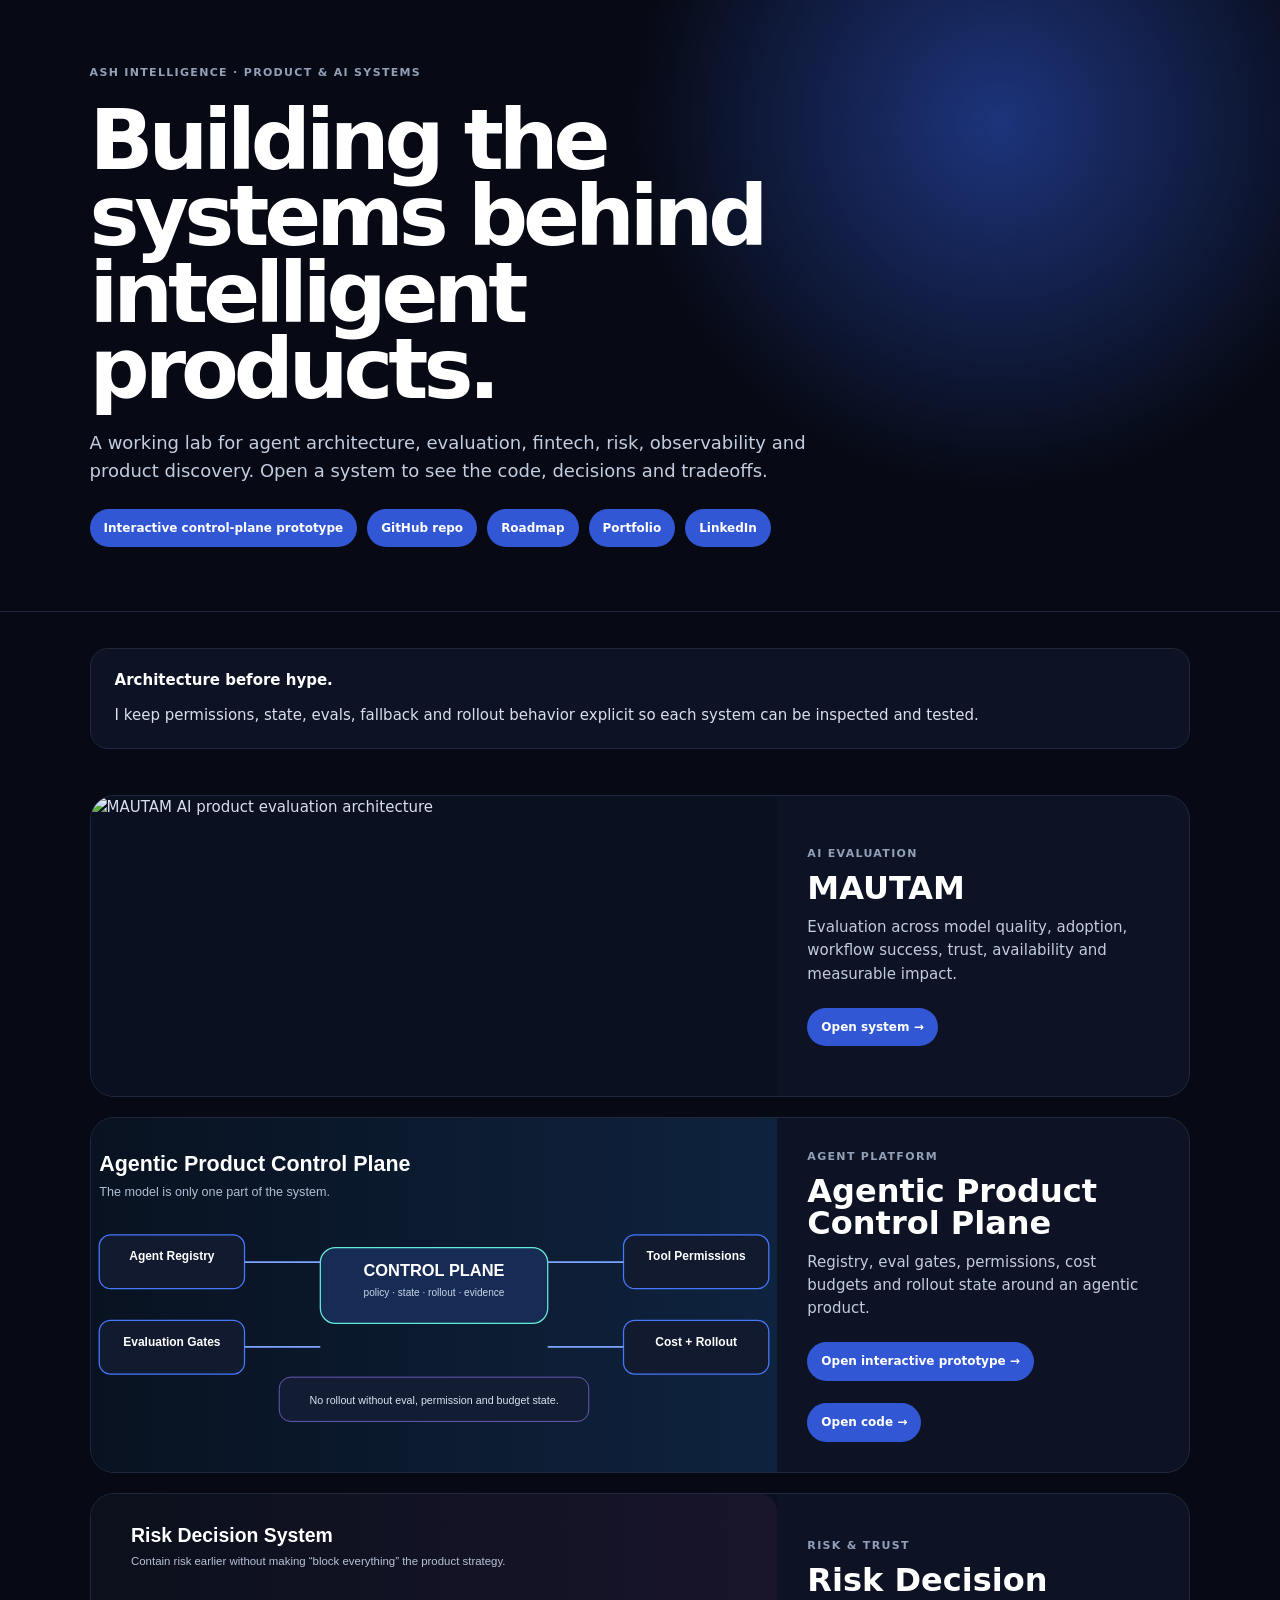
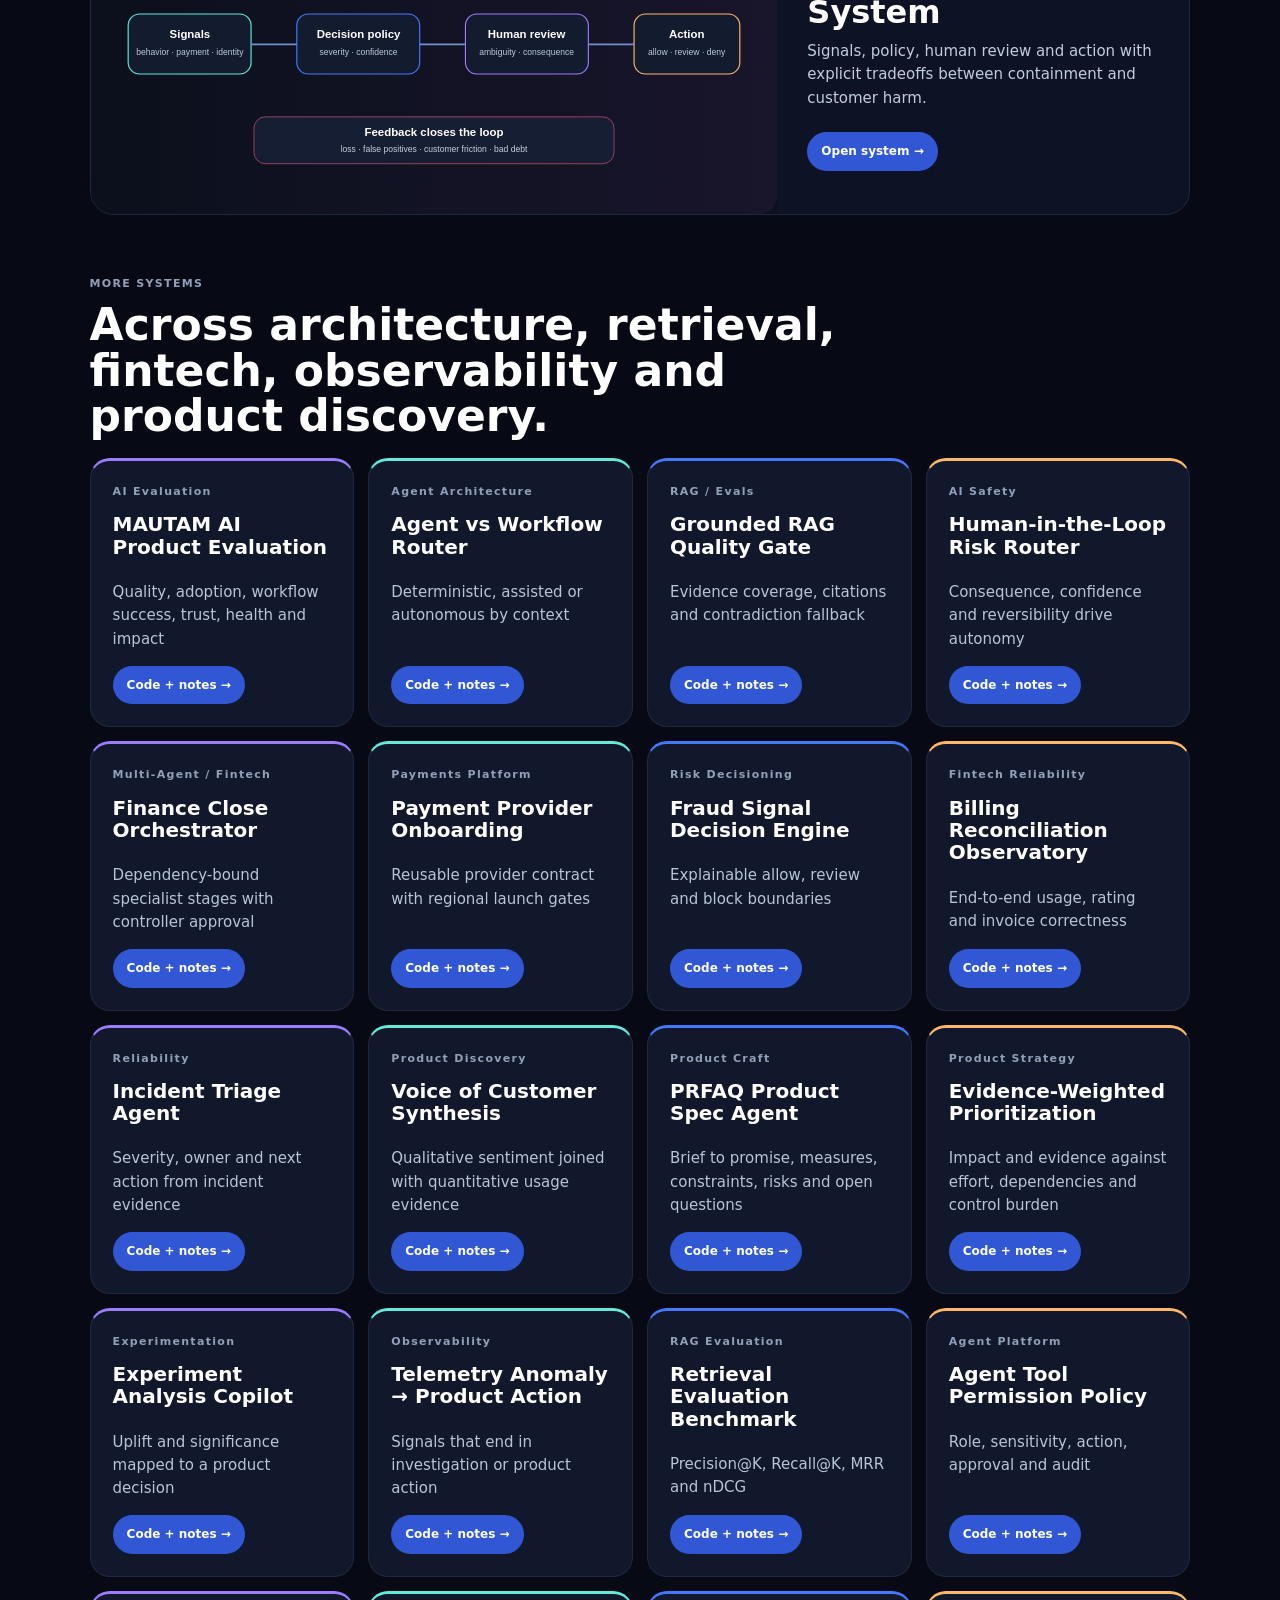
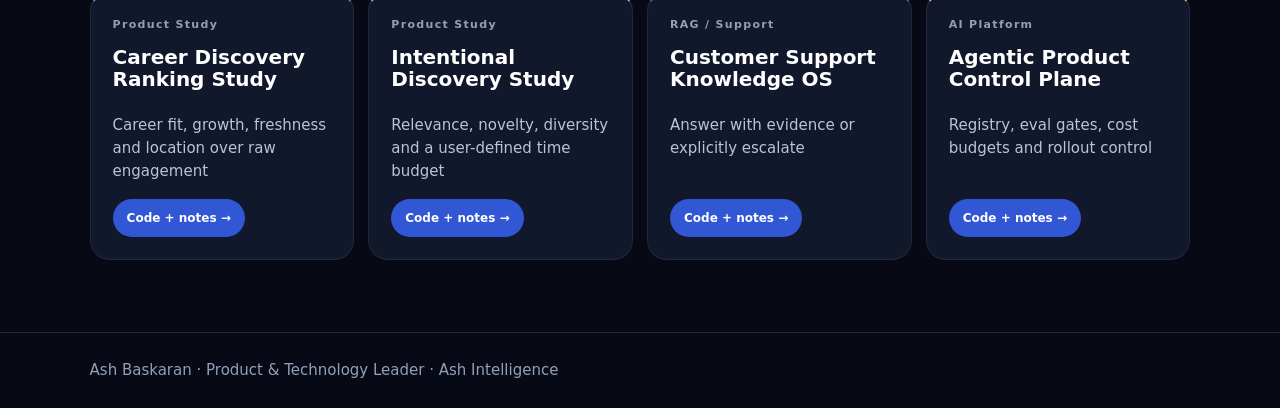
==== commit eb602bb1: "Keep static-site demo wording accurate" ====
--- a/docs/index.html
+++ b/docs/index.html
@@ -1 +1 @@
-<!doctype html><html><head><meta charset="utf-8"><meta name="viewport" content="width=device-width,initial-scale=1"><title>Ash Intelligence Lab</title><link rel="stylesheet" href="site.css"></head><body><header><div class="eyebrow">ASH INTELLIGENCE · PRODUCT & AI SYSTEMS</div><h1>Building the systems behind intelligent products.</h1><p>A working lab for agent architecture, evaluation, fintech, risk, observability and product discovery. Open a system to see the code, decisions and tradeoffs.</p><nav><a href="control-plane-demo.html">Live control-plane demo</a><a href="https://github.com/AshIntelligence/agenticmine">GitHub repo</a><a href="https://github.com/AshIntelligence/agenticmine/issues">Roadmap</a><a href="https://ashbaskaran.netlify.app/">Portfolio</a><a href="https://www.linkedin.com/in/ashb27">LinkedIn</a></nav></header><main><section class="statement"><b>Architecture before hype.</b><span>I keep permissions, state, evals, fallback and rollout behavior explicit so each system can be inspected and tested.</span></section><section class="flagships"><article><img src="assets/mautam-system.svg" alt="MAUTAM AI product evaluation architecture"><div><span>AI EVALUATION</span><h2>MAUTAM</h2><p>Evaluation across model quality, adoption, workflow success, trust, availability and measurable impact.</p><a href="https://github.com/AshIntelligence/agenticmine/tree/main/projects/mautam-eval-lab">Open system →</a></div></article><article><img src="assets/control-plane.svg" alt="Agentic Product Control Plane architecture"><div><span>AGENT PLATFORM</span><h2>Agentic Product Control Plane</h2><p>Registry, eval gates, permissions, cost budgets and rollout state around an agentic product.</p><p><a href="control-plane-demo.html">Try the live demo →</a></p><a href="https://github.com/AshIntelligence/agenticmine/tree/main/projects/agentic-product-control-plane">Open code →</a></div></article><article><img src="assets/risk-decision-system.svg" alt="Risk decision architecture"><div><span>RISK & TRUST</span><h2>Risk Decision System</h2><p>Signals, policy, human review and action with explicit tradeoffs between containment and customer harm.</p><a href="https://github.com/AshIntelligence/agenticmine/tree/main/projects/fraud-signal-decision-engine">Open system →</a></div></article></section><section class="all-heading"><span>MORE SYSTEMS</span><h2>Across architecture, retrieval, fintech, observability and product discovery.</h2></section><section id="grid" class="grid"></section></main><footer>Ash Baskaran · Product & Technology Leader · Ash Intelligence</footer><script src="site.js"></script></body></html>+<!doctype html><html><head><meta charset="utf-8"><meta name="viewport" content="width=device-width,initial-scale=1"><title>Ash Intelligence Lab</title><link rel="stylesheet" href="site.css"></head><body><header><div class="eyebrow">ASH INTELLIGENCE · PRODUCT & AI SYSTEMS</div><h1>Building the systems behind intelligent products.</h1><p>A working lab for agent architecture, evaluation, fintech, risk, observability and product discovery. Open a system to see the code, decisions and tradeoffs.</p><nav><a href="control-plane-demo.html">Interactive control-plane prototype</a><a href="https://github.com/AshIntelligence/agenticmine">GitHub repo</a><a href="https://github.com/AshIntelligence/agenticmine/issues">Roadmap</a><a href="https://ashbaskaran.netlify.app/">Portfolio</a><a href="https://www.linkedin.com/in/ashb27">LinkedIn</a></nav></header><main><section class="statement"><b>Architecture before hype.</b><span>I keep permissions, state, evals, fallback and rollout behavior explicit so each system can be inspected and tested.</span></section><section class="flagships"><article><img src="assets/mautam-system.svg" alt="MAUTAM AI product evaluation architecture"><div><span>AI EVALUATION</span><h2>MAUTAM</h2><p>Evaluation across model quality, adoption, workflow success, trust, availability and measurable impact.</p><a href="https://github.com/AshIntelligence/agenticmine/tree/main/projects/mautam-eval-lab">Open system →</a></div></article><article><img src="assets/control-plane.svg" alt="Agentic Product Control Plane architecture"><div><span>AGENT PLATFORM</span><h2>Agentic Product Control Plane</h2><p>Registry, eval gates, permissions, cost budgets and rollout state around an agentic product.</p><p><a href="control-plane-demo.html">Open interactive prototype →</a></p><a href="https://github.com/AshIntelligence/agenticmine/tree/main/projects/agentic-product-control-plane">Open code →</a></div></article><article><img src="assets/risk-decision-system.svg" alt="Risk decision architecture"><div><span>RISK & TRUST</span><h2>Risk Decision System</h2><p>Signals, policy, human review and action with explicit tradeoffs between containment and customer harm.</p><a href="https://github.com/AshIntelligence/agenticmine/tree/main/projects/fraud-signal-decision-engine">Open system →</a></div></article></section><section class="all-heading"><span>MORE SYSTEMS</span><h2>Across architecture, retrieval, fintech, observability and product discovery.</h2></section><section id="grid" class="grid"></section></main><footer>Ash Baskaran · Product & Technology Leader · Ash Intelligence</footer><script src="site.js"></script></body></html>
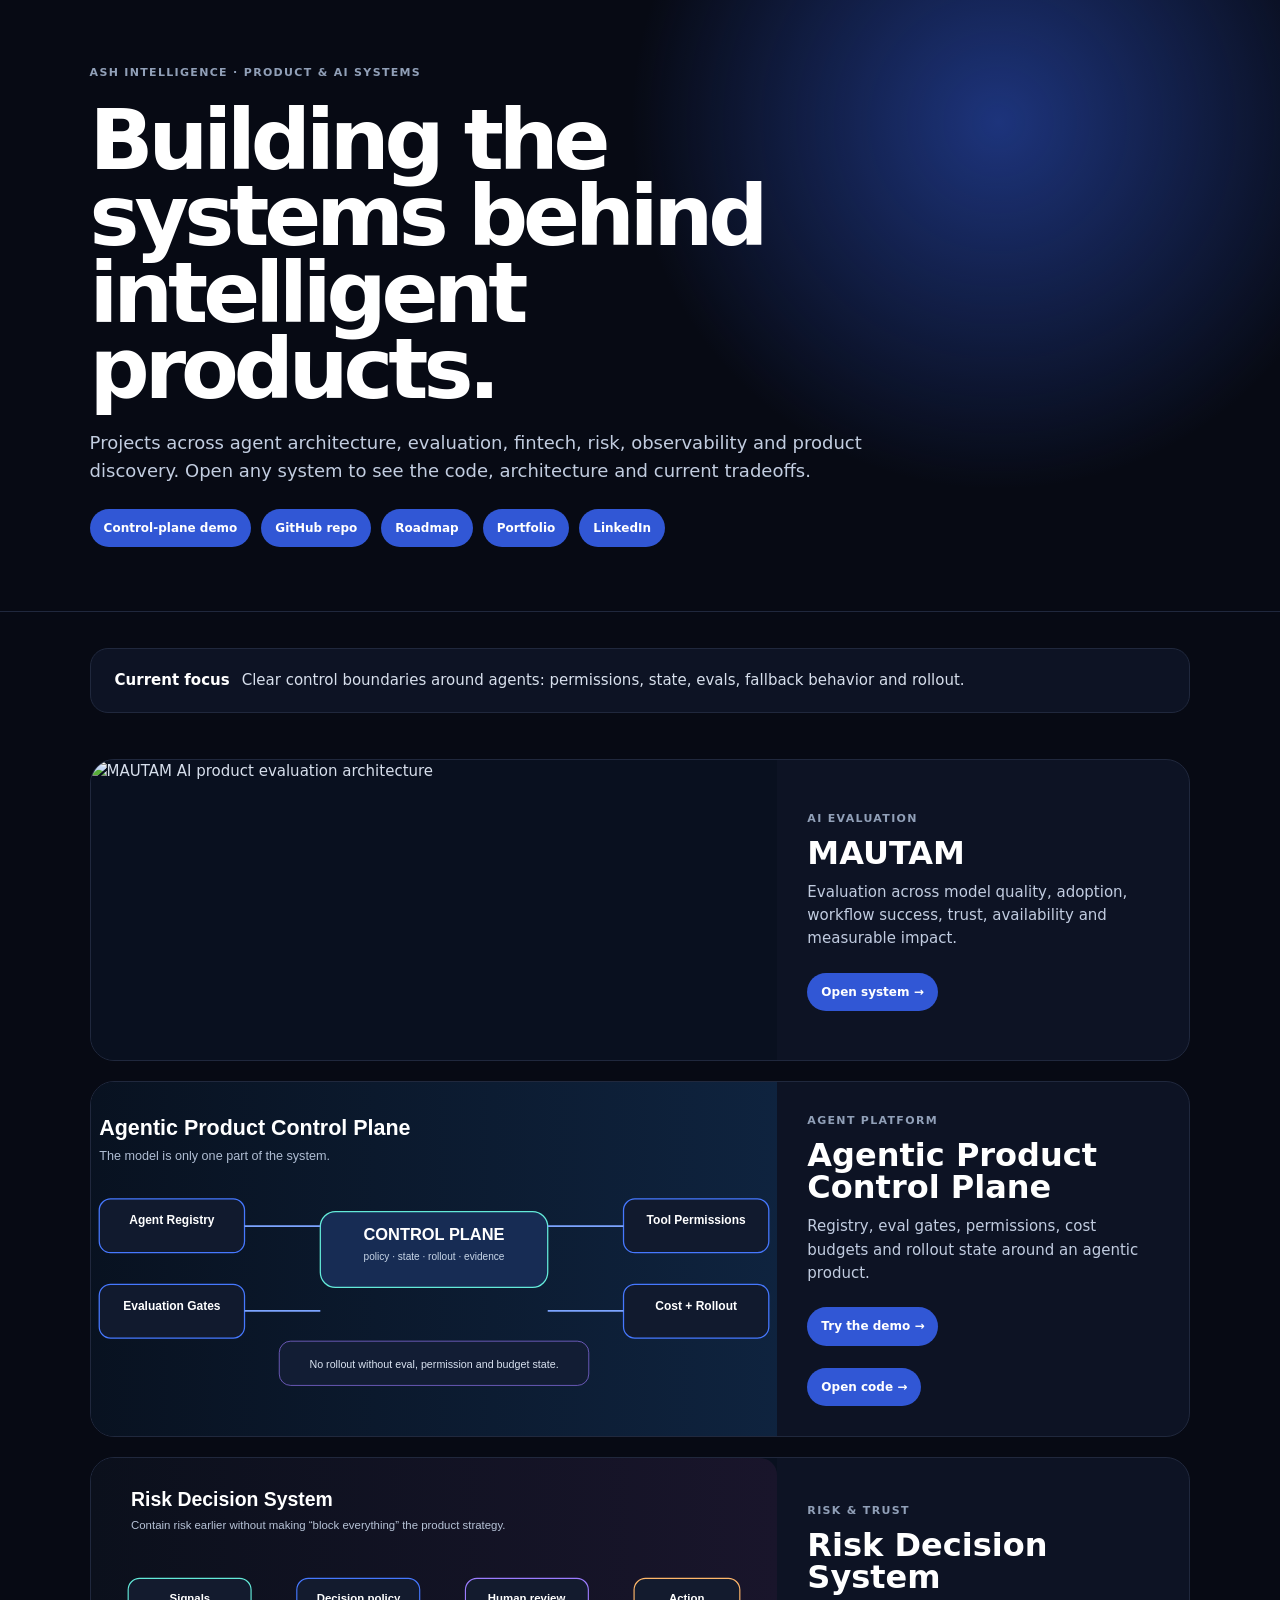
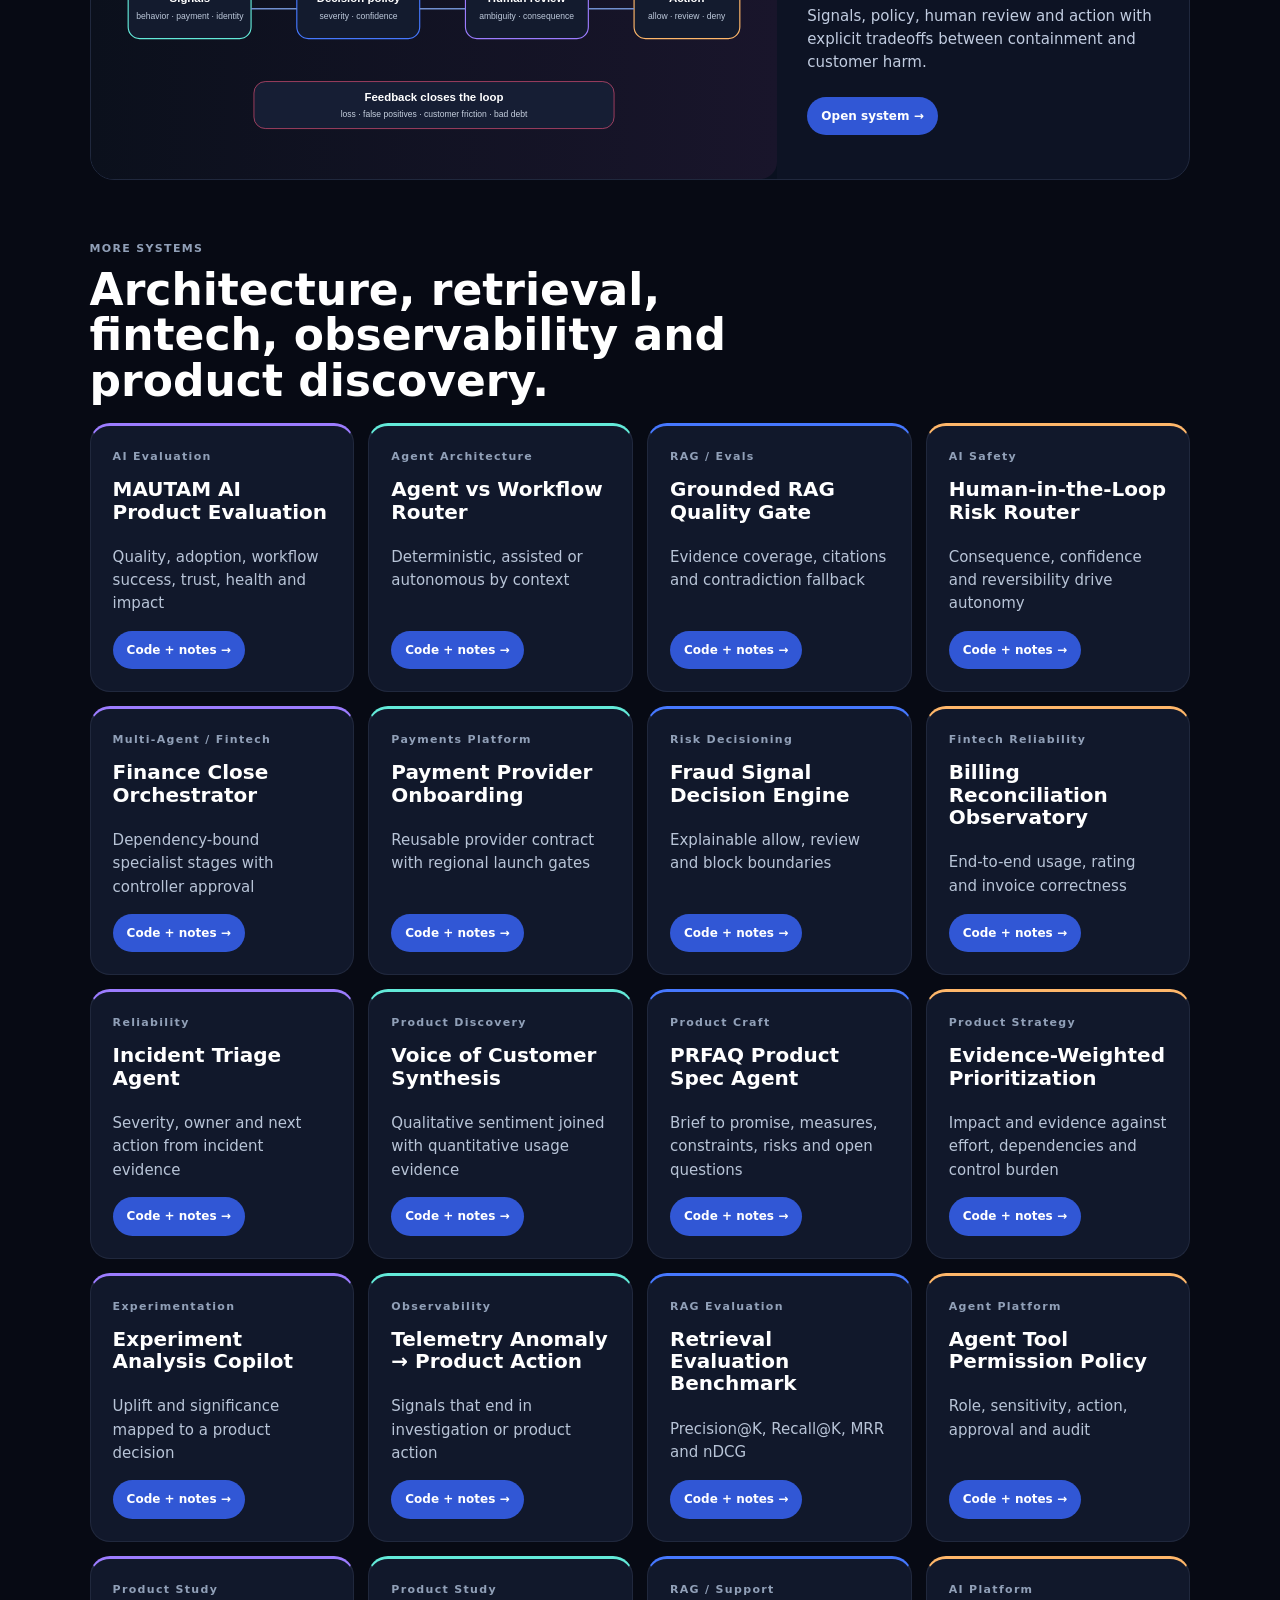
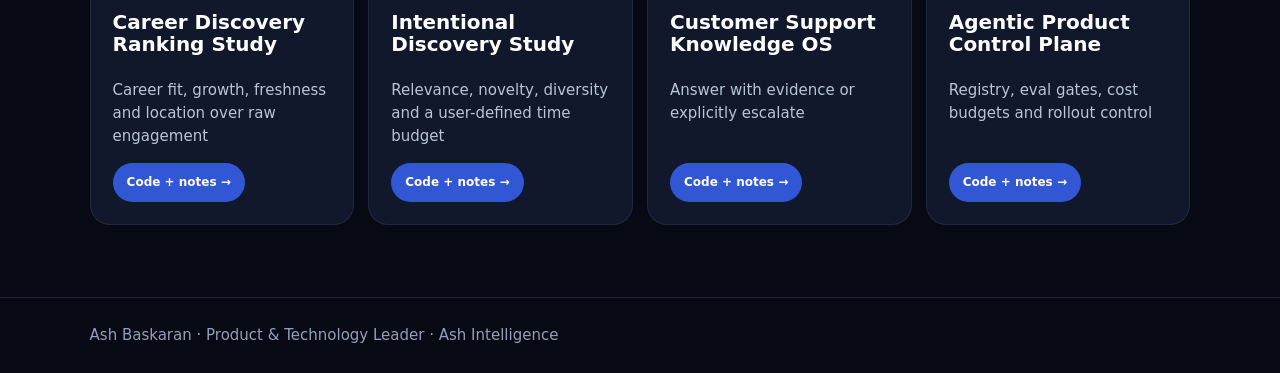
==== commit b97ba3cc: "Add agent, evaluation, and decision systems" ====
--- a/docs/index.html
+++ b/docs/index.html
@@ -1 +1 @@
-<!doctype html><html><head><meta charset="utf-8"><meta name="viewport" content="width=device-width,initial-scale=1"><title>Ash Intelligence Lab</title><link rel="stylesheet" href="site.css"></head><body><header><div class="eyebrow">ASH INTELLIGENCE · PRODUCT & AI SYSTEMS</div><h1>Building the systems behind intelligent products.</h1><p>A working lab for agent architecture, evaluation, fintech, risk, observability and product discovery. Open a system to see the code, decisions and tradeoffs.</p><nav><a href="control-plane-demo.html">Interactive control-plane prototype</a><a href="https://github.com/AshIntelligence/agenticmine">GitHub repo</a><a href="https://github.com/AshIntelligence/agenticmine/issues">Roadmap</a><a href="https://ashbaskaran.netlify.app/">Portfolio</a><a href="https://www.linkedin.com/in/ashb27">LinkedIn</a></nav></header><main><section class="statement"><b>Architecture before hype.</b><span>I keep permissions, state, evals, fallback and rollout behavior explicit so each system can be inspected and tested.</span></section><section class="flagships"><article><img src="assets/mautam-system.svg" alt="MAUTAM AI product evaluation architecture"><div><span>AI EVALUATION</span><h2>MAUTAM</h2><p>Evaluation across model quality, adoption, workflow success, trust, availability and measurable impact.</p><a href="https://github.com/AshIntelligence/agenticmine/tree/main/projects/mautam-eval-lab">Open system →</a></div></article><article><img src="assets/control-plane.svg" alt="Agentic Product Control Plane architecture"><div><span>AGENT PLATFORM</span><h2>Agentic Product Control Plane</h2><p>Registry, eval gates, permissions, cost budgets and rollout state around an agentic product.</p><p><a href="control-plane-demo.html">Open interactive prototype →</a></p><a href="https://github.com/AshIntelligence/agenticmine/tree/main/projects/agentic-product-control-plane">Open code →</a></div></article><article><img src="assets/risk-decision-system.svg" alt="Risk decision architecture"><div><span>RISK & TRUST</span><h2>Risk Decision System</h2><p>Signals, policy, human review and action with explicit tradeoffs between containment and customer harm.</p><a href="https://github.com/AshIntelligence/agenticmine/tree/main/projects/fraud-signal-decision-engine">Open system →</a></div></article></section><section class="all-heading"><span>MORE SYSTEMS</span><h2>Across architecture, retrieval, fintech, observability and product discovery.</h2></section><section id="grid" class="grid"></section></main><footer>Ash Baskaran · Product & Technology Leader · Ash Intelligence</footer><script src="site.js"></script></body></html>+<!doctype html><html><head><meta charset="utf-8"><meta name="viewport" content="width=device-width,initial-scale=1"><title>Ash Intelligence Systems</title><link rel="stylesheet" href="site.css"></head><body><header><div class="eyebrow">ASH INTELLIGENCE · PRODUCT & AI SYSTEMS</div><h1>Building the systems behind intelligent products.</h1><p>Projects across agent architecture, evaluation, fintech, risk, observability and product discovery. Open any system to see the code, architecture and current tradeoffs.</p><nav><a href="control-plane-demo.html">Control-plane demo</a><a href="https://github.com/AshIntelligence/agenticmine">GitHub repo</a><a href="https://github.com/AshIntelligence/agenticmine/issues">Roadmap</a><a href="https://ashbaskaran.netlify.app/">Portfolio</a><a href="https://www.linkedin.com/in/ashb27">LinkedIn</a></nav></header><main><section class="statement"><b>Current focus</b><span>Clear control boundaries around agents: permissions, state, evals, fallback behavior and rollout.</span></section><section class="flagships"><article><img src="assets/mautam-system.svg" alt="MAUTAM AI product evaluation architecture"><div><span>AI EVALUATION</span><h2>MAUTAM</h2><p>Evaluation across model quality, adoption, workflow success, trust, availability and measurable impact.</p><a href="https://github.com/AshIntelligence/agenticmine/tree/main/projects/mautam-evaluation">Open system →</a></div></article><article><img src="assets/control-plane.svg" alt="Agentic Product Control Plane architecture"><div><span>AGENT PLATFORM</span><h2>Agentic Product Control Plane</h2><p>Registry, eval gates, permissions, cost budgets and rollout state around an agentic product.</p><p><a href="control-plane-demo.html">Try the demo →</a></p><a href="https://github.com/AshIntelligence/agenticmine/tree/main/projects/agentic-product-control-plane">Open code →</a></div></article><article><img src="assets/risk-decision-system.svg" alt="Risk decision architecture"><div><span>RISK & TRUST</span><h2>Risk Decision System</h2><p>Signals, policy, human review and action with explicit tradeoffs between containment and customer harm.</p><a href="https://github.com/AshIntelligence/agenticmine/tree/main/projects/fraud-signal-decision-engine">Open system →</a></div></article></section><section class="all-heading"><span>MORE SYSTEMS</span><h2>Architecture, retrieval, fintech, observability and product discovery.</h2></section><section id="grid" class="grid"></section></main><footer>Ash Baskaran · Product & Technology Leader · Ash Intelligence</footer><script src="site.js"></script></body></html>
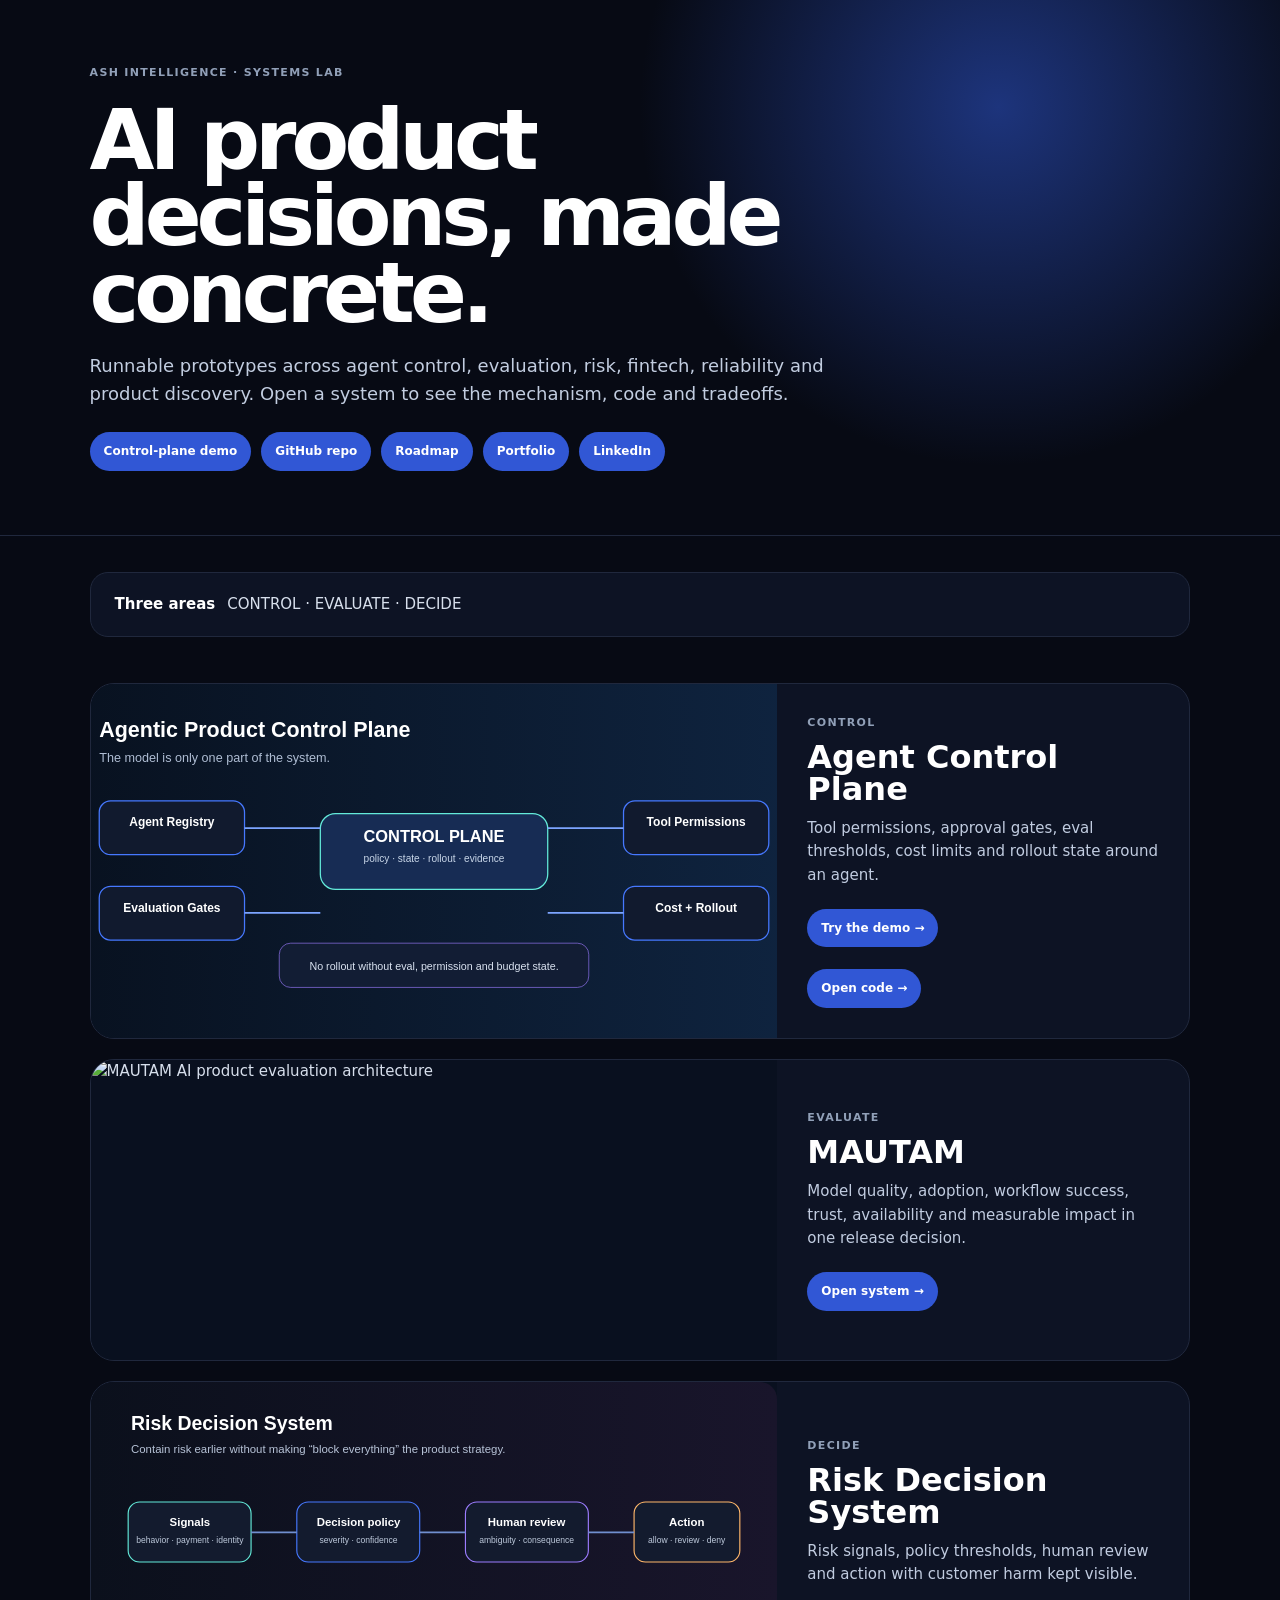
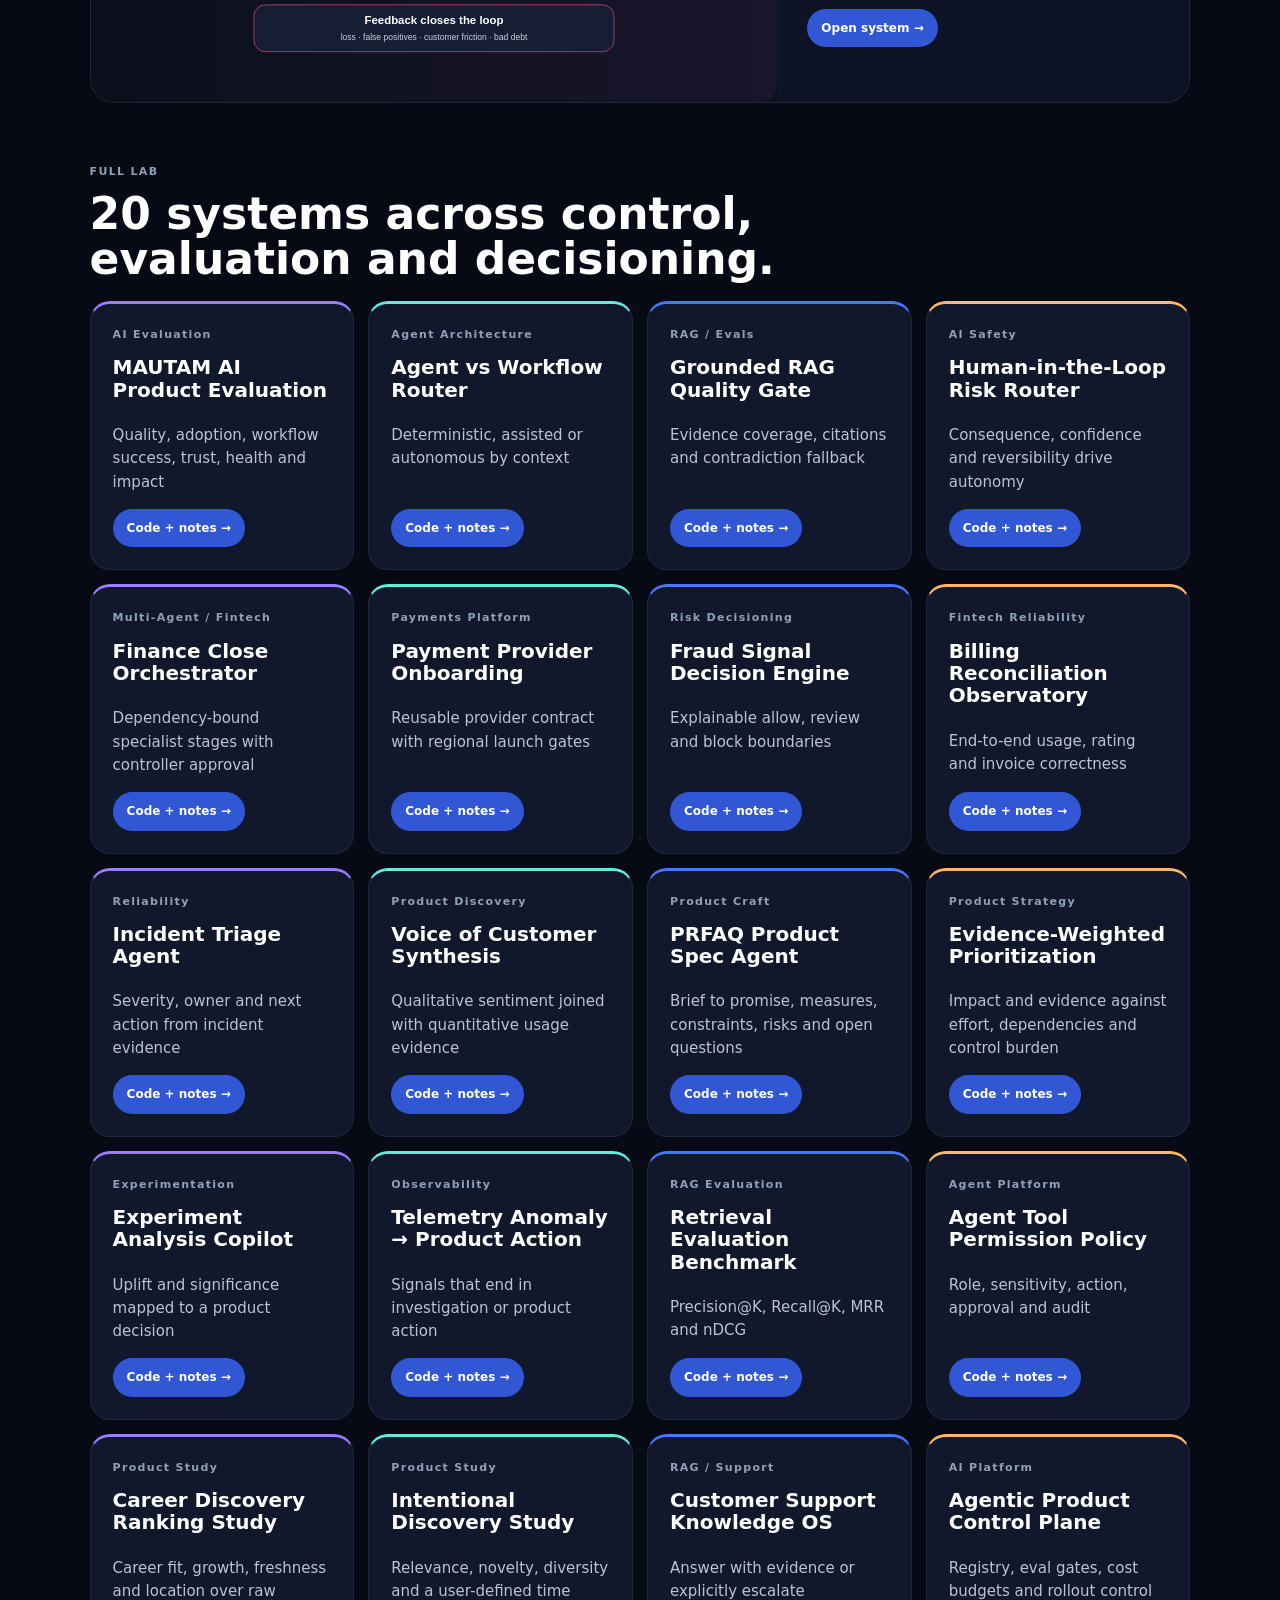
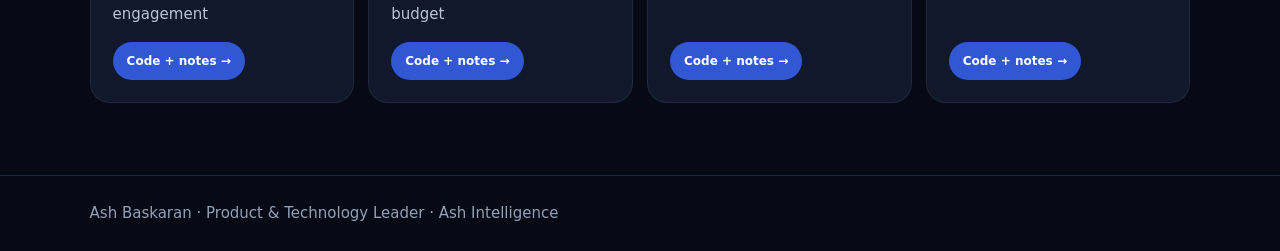
==== commit c11bfe92: "Align static lab page with direct product voice" ====
--- a/docs/index.html
+++ b/docs/index.html
@@ -1 +1 @@
-<!doctype html><html><head><meta charset="utf-8"><meta name="viewport" content="width=device-width,initial-scale=1"><title>Ash Intelligence Systems</title><link rel="stylesheet" href="site.css"></head><body><header><div class="eyebrow">ASH INTELLIGENCE · PRODUCT & AI SYSTEMS</div><h1>Building the systems behind intelligent products.</h1><p>Projects across agent architecture, evaluation, fintech, risk, observability and product discovery. Open any system to see the code, architecture and current tradeoffs.</p><nav><a href="control-plane-demo.html">Control-plane demo</a><a href="https://github.com/AshIntelligence/agenticmine">GitHub repo</a><a href="https://github.com/AshIntelligence/agenticmine/issues">Roadmap</a><a href="https://ashbaskaran.netlify.app/">Portfolio</a><a href="https://www.linkedin.com/in/ashb27">LinkedIn</a></nav></header><main><section class="statement"><b>Current focus</b><span>Clear control boundaries around agents: permissions, state, evals, fallback behavior and rollout.</span></section><section class="flagships"><article><img src="assets/mautam-system.svg" alt="MAUTAM AI product evaluation architecture"><div><span>AI EVALUATION</span><h2>MAUTAM</h2><p>Evaluation across model quality, adoption, workflow success, trust, availability and measurable impact.</p><a href="https://github.com/AshIntelligence/agenticmine/tree/main/projects/mautam-evaluation">Open system →</a></div></article><article><img src="assets/control-plane.svg" alt="Agentic Product Control Plane architecture"><div><span>AGENT PLATFORM</span><h2>Agentic Product Control Plane</h2><p>Registry, eval gates, permissions, cost budgets and rollout state around an agentic product.</p><p><a href="control-plane-demo.html">Try the demo →</a></p><a href="https://github.com/AshIntelligence/agenticmine/tree/main/projects/agentic-product-control-plane">Open code →</a></div></article><article><img src="assets/risk-decision-system.svg" alt="Risk decision architecture"><div><span>RISK & TRUST</span><h2>Risk Decision System</h2><p>Signals, policy, human review and action with explicit tradeoffs between containment and customer harm.</p><a href="https://github.com/AshIntelligence/agenticmine/tree/main/projects/fraud-signal-decision-engine">Open system →</a></div></article></section><section class="all-heading"><span>MORE SYSTEMS</span><h2>Architecture, retrieval, fintech, observability and product discovery.</h2></section><section id="grid" class="grid"></section></main><footer>Ash Baskaran · Product & Technology Leader · Ash Intelligence</footer><script src="site.js"></script></body></html>+<!doctype html><html><head><meta charset="utf-8"><meta name="viewport" content="width=device-width,initial-scale=1"><title>Ash Intelligence Systems Lab</title><link rel="stylesheet" href="site.css"></head><body><header><div class="eyebrow">ASH INTELLIGENCE · SYSTEMS LAB</div><h1>AI product decisions, made concrete.</h1><p>Runnable prototypes across agent control, evaluation, risk, fintech, reliability and product discovery. Open a system to see the mechanism, code and tradeoffs.</p><nav><a href="control-plane-demo.html">Control-plane demo</a><a href="https://github.com/AshIntelligence/agenticmine">GitHub repo</a><a href="https://github.com/AshIntelligence/agenticmine/issues">Roadmap</a><a href="https://ashbaskaran.netlify.app/">Portfolio</a><a href="https://www.linkedin.com/in/ashb27">LinkedIn</a></nav></header><main><section class="statement"><b>Three areas</b><span>CONTROL · EVALUATE · DECIDE</span></section><section class="flagships"><article><img src="assets/control-plane.svg" alt="Agent Control Plane architecture"><div><span>CONTROL</span><h2>Agent Control Plane</h2><p>Tool permissions, approval gates, eval thresholds, cost limits and rollout state around an agent.</p><p><a href="control-plane-demo.html">Try the demo →</a></p><a href="https://github.com/AshIntelligence/agenticmine/tree/main/projects/agentic-product-control-plane">Open code →</a></div></article><article><img src="assets/mautam-system.svg" alt="MAUTAM AI product evaluation architecture"><div><span>EVALUATE</span><h2>MAUTAM</h2><p>Model quality, adoption, workflow success, trust, availability and measurable impact in one release decision.</p><a href="https://github.com/AshIntelligence/agenticmine/tree/main/projects/mautam-evaluation">Open system →</a></div></article><article><img src="assets/risk-decision-system.svg" alt="Risk decision architecture"><div><span>DECIDE</span><h2>Risk Decision System</h2><p>Risk signals, policy thresholds, human review and action with customer harm kept visible.</p><a href="https://github.com/AshIntelligence/agenticmine/tree/main/projects/fraud-signal-decision-engine">Open system →</a></div></article></section><section class="all-heading"><span>FULL LAB</span><h2>20 systems across control, evaluation and decisioning.</h2></section><section id="grid" class="grid"></section></main><footer>Ash Baskaran · Product & Technology Leader · Ash Intelligence</footer><script src="site.js"></script></body></html>
